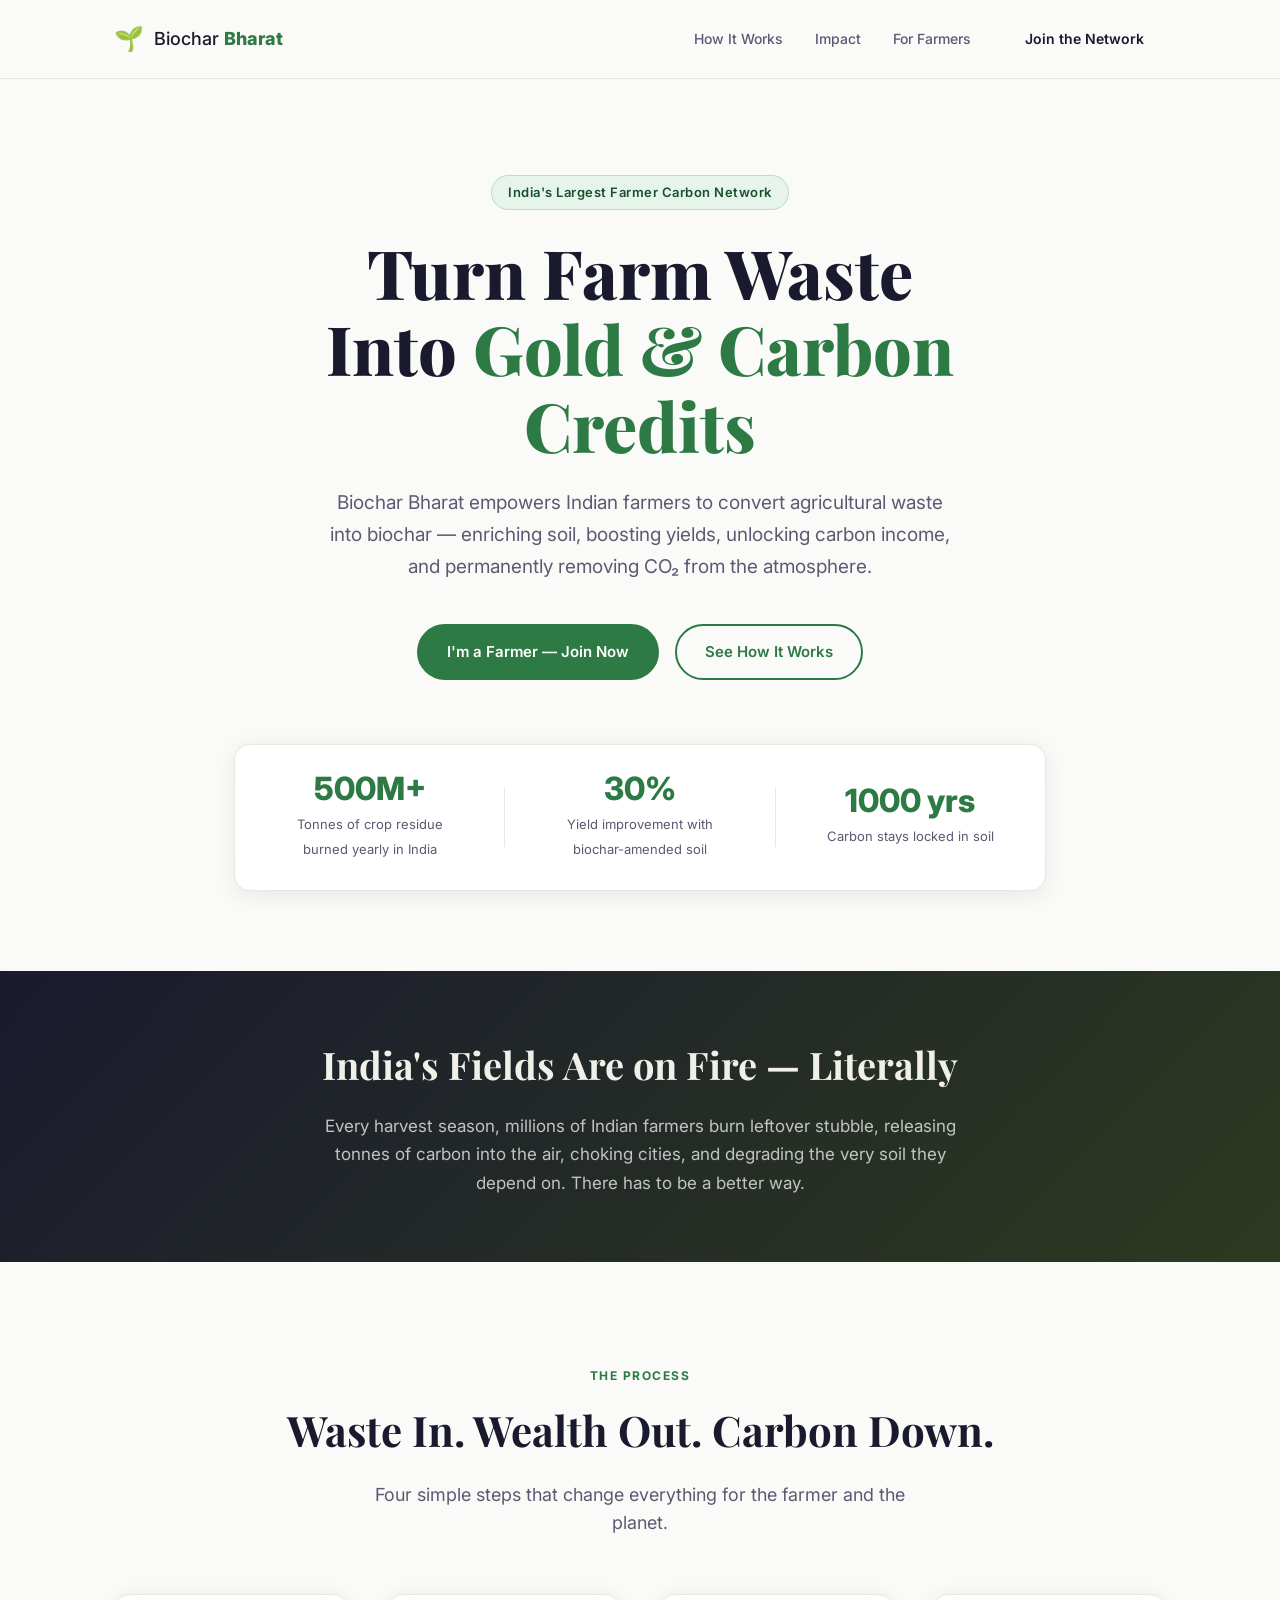
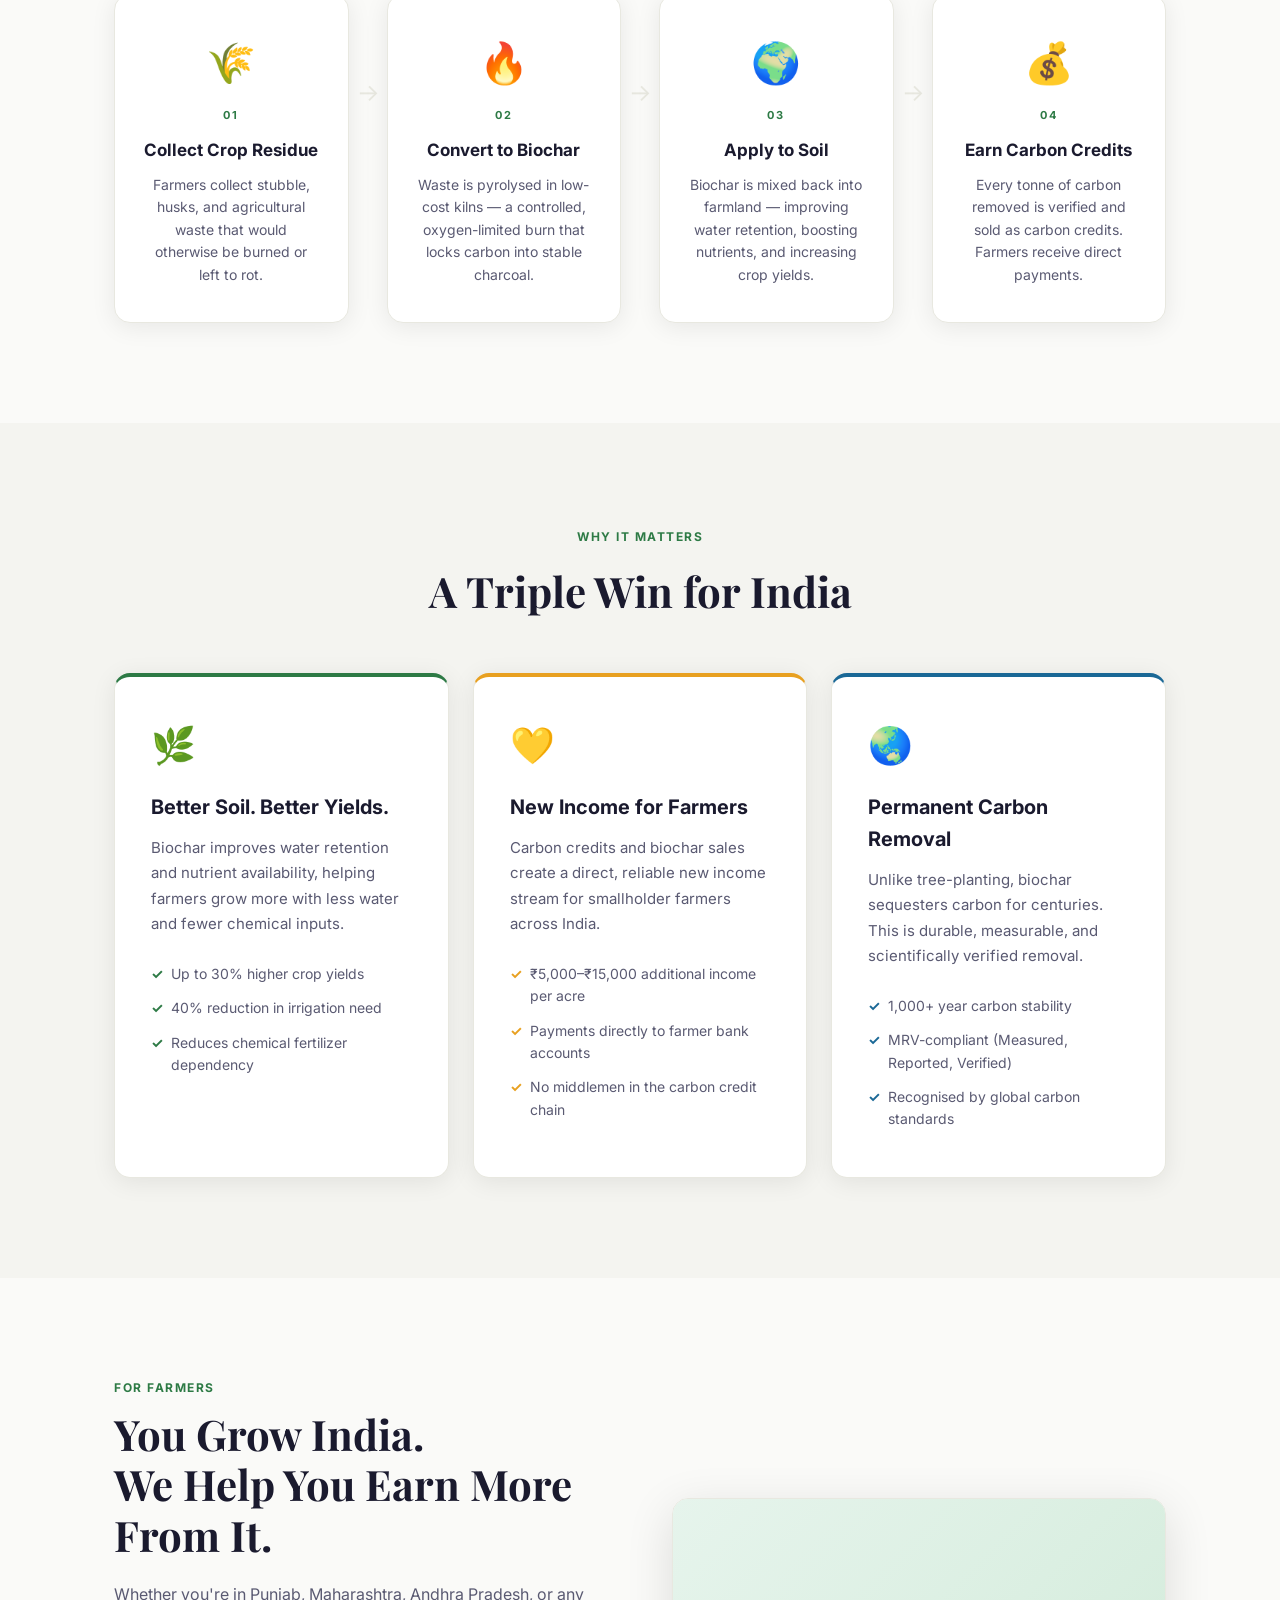
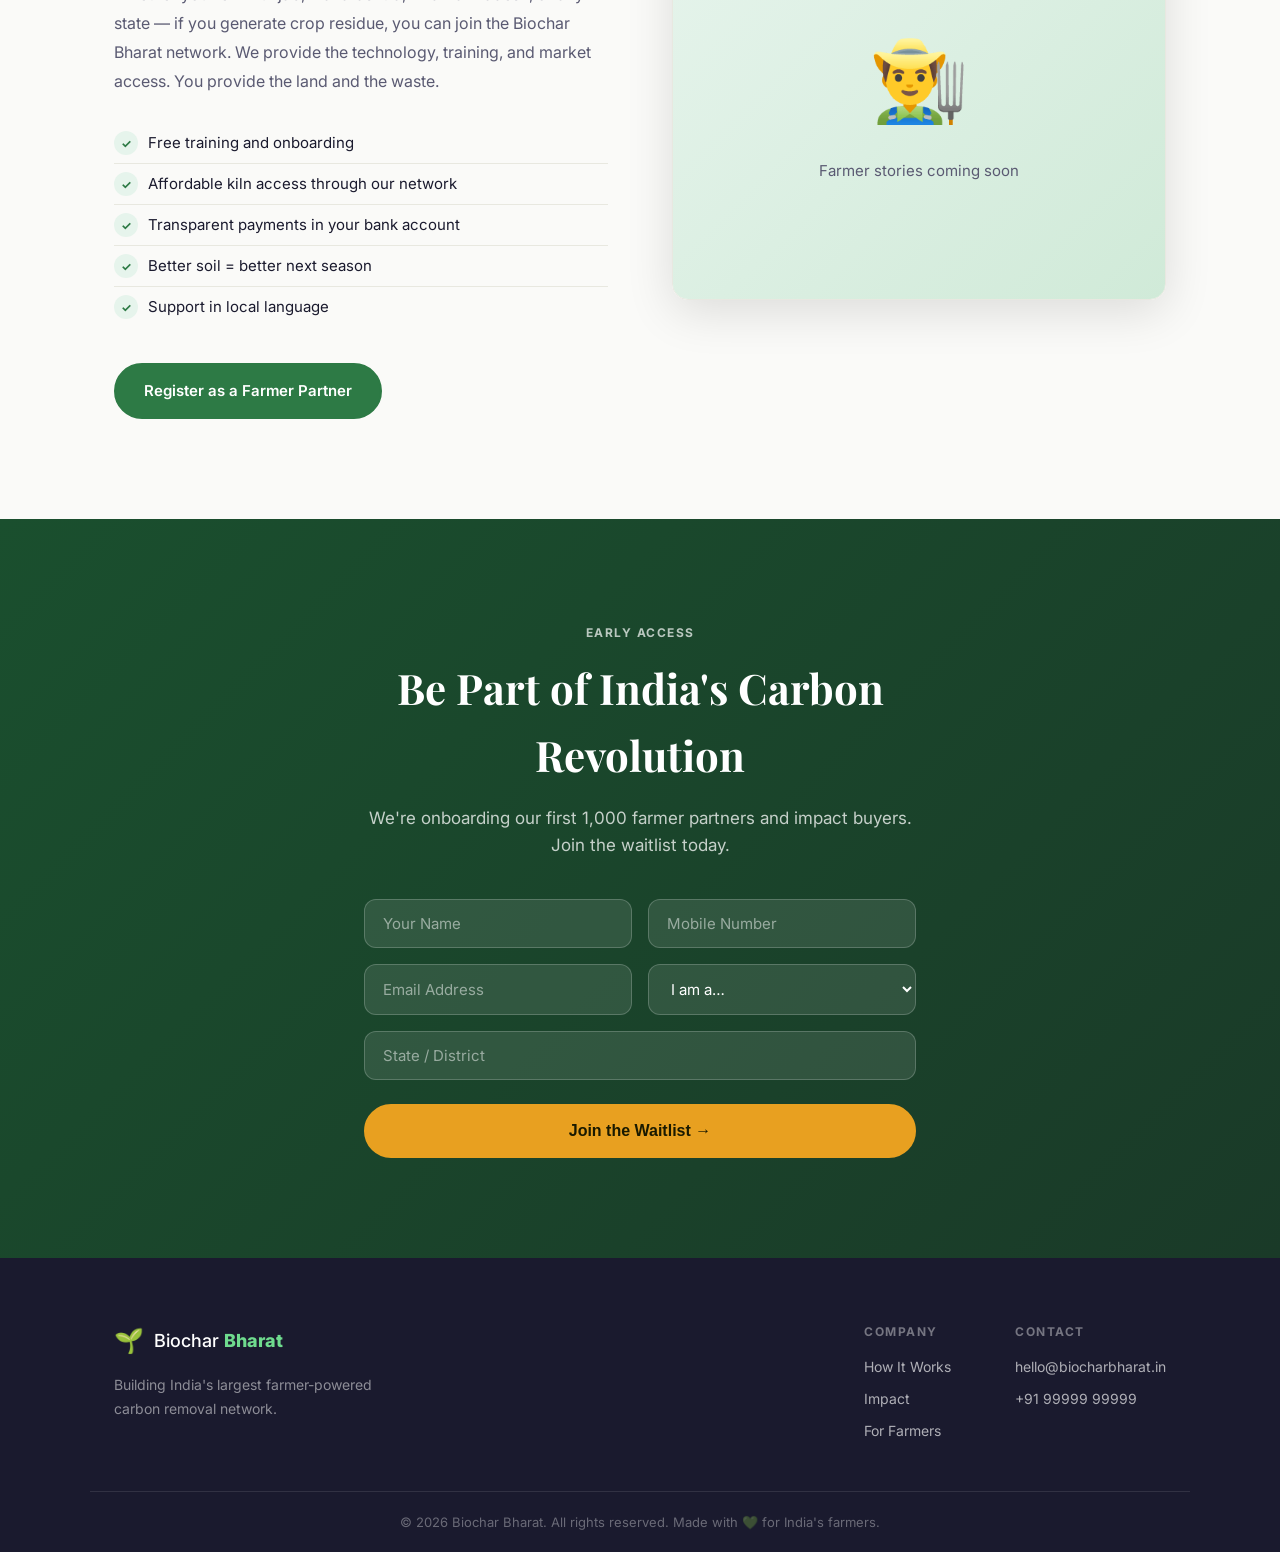
==== index.html @ d06f9d4d "Launch Biochar Bharat landing page Static HTML/CSS/JS landing page for India's farmer-powered carbon" ====
<!DOCTYPE html>
<html lang="en">
<head>
  <meta charset="UTF-8" />
  <meta name="viewport" content="width=device-width, initial-scale=1.0" />
  <title>Biochar Bharat — India's Farmer-Powered Carbon Removal Network</title>
  <meta name="description" content="Converting agricultural waste into biochar to improve soil health, increase farmer income, and remove carbon from the atmosphere across India." />
  <link rel="preconnect" href="https://fonts.googleapis.com" />
  <link rel="preconnect" href="https://fonts.gstatic.com" crossorigin />
  <link href="https://fonts.googleapis.com/css2?family=Inter:wght@400;500;600;700;800&family=Playfair+Display:wght@700;800&display=swap" rel="stylesheet" />
  <link rel="stylesheet" href="style.css" />
</head>
<body>

  <!-- NAV -->
  <nav>
    <div class="nav-inner">
      <a href="#" class="logo">
        <span class="logo-icon">🌱</span>
        <span>Biochar <strong>Bharat</strong></span>
      </a>
      <div class="nav-links">
        <a href="#how">How It Works</a>
        <a href="#impact">Impact</a>
        <a href="#farmers">For Farmers</a>
        <a href="#join" class="btn btn-sm">Join the Network</a>
      </div>
      <button class="hamburger" id="hamburger" aria-label="Menu">&#9776;</button>
    </div>
    <div class="mobile-menu" id="mobileMenu">
      <a href="#how">How It Works</a>
      <a href="#impact">Impact</a>
      <a href="#farmers">For Farmers</a>
      <a href="#join" class="btn btn-sm">Join the Network</a>
    </div>
  </nav>

  <!-- HERO -->
  <section class="hero">
    <div class="hero-badge">India's Largest Farmer Carbon Network</div>
    <h1>Turn Farm Waste<br/>Into <span class="highlight">Gold &amp; Carbon Credits</span></h1>
    <p class="hero-sub">
      Biochar Bharat empowers Indian farmers to convert agricultural waste into biochar —
      enriching soil, boosting yields, unlocking carbon income, and permanently removing CO₂ from the atmosphere.
    </p>
    <div class="hero-actions">
      <a href="#join" class="btn btn-primary">I'm a Farmer — Join Now</a>
      <a href="#how" class="btn btn-outline">See How It Works</a>
    </div>
    <div class="hero-stats">
      <div class="stat">
        <span class="stat-num">500M+</span>
        <span class="stat-label">Tonnes of crop residue burned yearly in India</span>
      </div>
      <div class="stat-div"></div>
      <div class="stat">
        <span class="stat-num">30%</span>
        <span class="stat-label">Yield improvement with biochar-amended soil</span>
      </div>
      <div class="stat-div"></div>
      <div class="stat">
        <span class="stat-num">1000 yrs</span>
        <span class="stat-label">Carbon stays locked in soil</span>
      </div>
    </div>
  </section>

  <!-- PROBLEM BANNER -->
  <section class="problem">
    <div class="container">
      <h2>India's Fields Are on Fire — Literally</h2>
      <p>
        Every harvest season, millions of Indian farmers burn leftover stubble, releasing tonnes of carbon into the air,
        choking cities, and degrading the very soil they depend on. There has to be a better way.
      </p>
    </div>
  </section>

  <!-- HOW IT WORKS -->
  <section class="how" id="how">
    <div class="container">
      <div class="section-label">The Process</div>
      <h2>Waste In. Wealth Out. Carbon Down.</h2>
      <p class="section-sub">Four simple steps that change everything for the farmer and the planet.</p>
      <div class="steps">
        <div class="step">
          <div class="step-icon">🌾</div>
          <div class="step-num">01</div>
          <h3>Collect Crop Residue</h3>
          <p>Farmers collect stubble, husks, and agricultural waste that would otherwise be burned or left to rot.</p>
        </div>
        <div class="step-arrow">→</div>
        <div class="step">
          <div class="step-icon">🔥</div>
          <div class="step-num">02</div>
          <h3>Convert to Biochar</h3>
          <p>Waste is pyrolysed in low-cost kilns — a controlled, oxygen-limited burn that locks carbon into stable charcoal.</p>
        </div>
        <div class="step-arrow">→</div>
        <div class="step">
          <div class="step-icon">🌍</div>
          <div class="step-num">03</div>
          <h3>Apply to Soil</h3>
          <p>Biochar is mixed back into farmland — improving water retention, boosting nutrients, and increasing crop yields.</p>
        </div>
        <div class="step-arrow">→</div>
        <div class="step">
          <div class="step-icon">💰</div>
          <div class="step-num">04</div>
          <h3>Earn Carbon Credits</h3>
          <p>Every tonne of carbon removed is verified and sold as carbon credits. Farmers receive direct payments.</p>
        </div>
      </div>
    </div>
  </section>

  <!-- IMPACT -->
  <section class="impact" id="impact">
    <div class="container">
      <div class="section-label">Why It Matters</div>
      <h2>A Triple Win for India</h2>
      <div class="impact-grid">
        <div class="impact-card impact-green">
          <div class="impact-icon">🌿</div>
          <h3>Better Soil. Better Yields.</h3>
          <p>Biochar improves water retention and nutrient availability, helping farmers grow more with less water and fewer chemical inputs.</p>
          <ul>
            <li>Up to 30% higher crop yields</li>
            <li>40% reduction in irrigation need</li>
            <li>Reduces chemical fertilizer dependency</li>
          </ul>
        </div>
        <div class="impact-card impact-gold">
          <div class="impact-icon">💛</div>
          <h3>New Income for Farmers</h3>
          <p>Carbon credits and biochar sales create a direct, reliable new income stream for smallholder farmers across India.</p>
          <ul>
            <li>₹5,000–₹15,000 additional income per acre</li>
            <li>Payments directly to farmer bank accounts</li>
            <li>No middlemen in the carbon credit chain</li>
          </ul>
        </div>
        <div class="impact-card impact-blue">
          <div class="impact-icon">🌏</div>
          <h3>Permanent Carbon Removal</h3>
          <p>Unlike tree-planting, biochar sequesters carbon for centuries. This is durable, measurable, and scientifically verified removal.</p>
          <ul>
            <li>1,000+ year carbon stability</li>
            <li>MRV-compliant (Measured, Reported, Verified)</li>
            <li>Recognised by global carbon standards</li>
          </ul>
        </div>
      </div>
    </div>
  </section>

  <!-- FARMERS SECTION -->
  <section class="farmers" id="farmers">
    <div class="container farmers-inner">
      <div class="farmers-text">
        <div class="section-label">For Farmers</div>
        <h2>You Grow India.<br/>We Help You Earn More From It.</h2>
        <p>
          Whether you're in Punjab, Maharashtra, Andhra Pradesh, or any state — if you generate crop residue,
          you can join the Biochar Bharat network. We provide the technology, training, and market access.
          You provide the land and the waste.
        </p>
        <ul class="farmer-benefits">
          <li><span class="check">✓</span> Free training and onboarding</li>
          <li><span class="check">✓</span> Affordable kiln access through our network</li>
          <li><span class="check">✓</span> Transparent payments in your bank account</li>
          <li><span class="check">✓</span> Better soil = better next season</li>
          <li><span class="check">✓</span> Support in local language</li>
        </ul>
        <a href="#join" class="btn btn-primary">Register as a Farmer Partner</a>
      </div>
      <div class="farmers-image">
        <div class="image-card">
          <div class="image-placeholder">
            <span class="big-emoji">👨‍🌾</span>
            <p>Farmer stories coming soon</p>
          </div>
        </div>
      </div>
    </div>
  </section>

  <!-- JOIN / WAITLIST -->
  <section class="join" id="join">
    <div class="container join-inner">
      <div class="section-label light">Early Access</div>
      <h2>Be Part of India's Carbon Revolution</h2>
      <p>We're onboarding our first 1,000 farmer partners and impact buyers. Join the waitlist today.</p>
      <form class="join-form" id="joinForm">
        <div class="form-row">
          <input type="text" name="name" placeholder="Your Name" required />
          <input type="tel" name="phone" placeholder="Mobile Number" required />
        </div>
        <div class="form-row">
          <input type="email" name="email" placeholder="Email Address" required />
          <select name="role" required>
            <option value="" disabled selected>I am a…</option>
            <option value="farmer">Farmer</option>
            <option value="fpo">FPO / Farmer Group</option>
            <option value="buyer">Carbon Credit Buyer</option>
            <option value="investor">Investor / Funder</option>
            <option value="ngo">NGO / Government</option>
            <option value="other">Other</option>
          </select>
        </div>
        <input type="text" name="state" placeholder="State / District" required />
        <button type="submit" class="btn btn-primary btn-full">Join the Waitlist →</button>
      </form>
      <div class="join-success" id="joinSuccess" style="display:none;">
        <span class="big-emoji">🎉</span>
        <h3>You're on the list!</h3>
        <p>We'll be in touch soon. Together, let's make India's fields greener and farmers richer.</p>
      </div>
    </div>
  </section>

  <!-- FOOTER -->
  <footer>
    <div class="container footer-inner">
      <div class="footer-brand">
        <a href="#" class="logo">
          <span class="logo-icon">🌱</span>
          <span>Biochar <strong>Bharat</strong></span>
        </a>
        <p>Building India's largest farmer-powered<br/>carbon removal network.</p>
      </div>
      <div class="footer-links">
        <div>
          <h4>Company</h4>
          <a href="#how">How It Works</a>
          <a href="#impact">Impact</a>
          <a href="#farmers">For Farmers</a>
        </div>
        <div>
          <h4>Contact</h4>
          <a href="mailto:hello@biocharbharat.in">hello@biocharbharat.in</a>
          <a href="tel:+919999999999">+91 99999 99999</a>
        </div>
      </div>
    </div>
    <div class="footer-bottom">
      <p>© 2026 Biochar Bharat. All rights reserved. Made with 💚 for India's farmers.</p>
    </div>
  </footer>

  <script src="main.js"></script>
</body>
</html>
---- style.css ----
/* ===== RESET & BASE ===== */
*, *::before, *::after { box-sizing: border-box; margin: 0; padding: 0; }

:root {
  --green: #2d7a45;
  --green-light: #e6f4ec;
  --green-dark: #1a4f2e;
  --gold: #e8a020;
  --gold-light: #fef6e4;
  --blue: #1a6896;
  --blue-light: #e6f2fa;
  --text: #1a1a2e;
  --text-muted: #5a5a72;
  --bg: #fafaf8;
  --white: #ffffff;
  --border: #e8e8e0;
  --radius: 16px;
  --shadow: 0 4px 24px rgba(0,0,0,0.08);
  --shadow-lg: 0 12px 48px rgba(0,0,0,0.12);
}

html { scroll-behavior: smooth; }

body {
  font-family: 'Inter', system-ui, sans-serif;
  color: var(--text);
  background: var(--bg);
  line-height: 1.6;
  font-size: 16px;
}

a { text-decoration: none; color: inherit; }

.container {
  max-width: 1100px;
  margin: 0 auto;
  padding: 0 24px;
}

/* ===== BUTTONS ===== */
.btn {
  display: inline-flex;
  align-items: center;
  gap: 8px;
  padding: 14px 28px;
  border-radius: 50px;
  font-weight: 600;
  font-size: 15px;
  cursor: pointer;
  border: 2px solid transparent;
  transition: all 0.2s ease;
  white-space: nowrap;
}

.btn-primary {
  background: var(--green);
  color: white;
  border-color: var(--green);
}
.btn-primary:hover { background: var(--green-dark); border-color: var(--green-dark); transform: translateY(-1px); box-shadow: 0 6px 20px rgba(45,122,69,0.35); }

.btn-outline {
  background: transparent;
  color: var(--green);
  border-color: var(--green);
}
.btn-outline:hover { background: var(--green-light); }

.btn-sm { padding: 10px 20px; font-size: 14px; }
.btn-full { width: 100%; justify-content: center; font-size: 16px; padding: 16px; }

/* ===== NAV ===== */
nav {
  position: sticky;
  top: 0;
  z-index: 100;
  background: rgba(250,250,248,0.95);
  backdrop-filter: blur(12px);
  border-bottom: 1px solid var(--border);
}

.nav-inner {
  max-width: 1100px;
  margin: 0 auto;
  padding: 16px 24px;
  display: flex;
  align-items: center;
  justify-content: space-between;
}

.logo {
  display: flex;
  align-items: center;
  gap: 10px;
  font-size: 18px;
  font-weight: 500;
}
.logo strong { font-weight: 800; color: var(--green); }
.logo-icon { font-size: 24px; }

.nav-links {
  display: flex;
  align-items: center;
  gap: 32px;
}

.nav-links a:not(.btn) {
  font-size: 14px;
  font-weight: 500;
  color: var(--text-muted);
  transition: color 0.2s;
}
.nav-links a:not(.btn):hover { color: var(--text); }

.hamburger {
  display: none;
  background: none;
  border: none;
  font-size: 22px;
  cursor: pointer;
  color: var(--text);
}

.mobile-menu {
  display: none;
  flex-direction: column;
  gap: 4px;
  padding: 12px 24px 16px;
  border-top: 1px solid var(--border);
}
.mobile-menu a { padding: 10px 0; font-weight: 500; color: var(--text-muted); }
.mobile-menu.open { display: flex; }

/* ===== HERO ===== */
.hero {
  text-align: center;
  padding: 96px 24px 80px;
  max-width: 860px;
  margin: 0 auto;
}

.hero-badge {
  display: inline-block;
  background: var(--green-light);
  color: var(--green-dark);
  font-size: 13px;
  font-weight: 600;
  letter-spacing: 0.5px;
  padding: 6px 16px;
  border-radius: 50px;
  margin-bottom: 24px;
  border: 1px solid rgba(45,122,69,0.2);
}

.hero h1 {
  font-family: 'Playfair Display', Georgia, serif;
  font-size: clamp(36px, 6vw, 68px);
  font-weight: 800;
  line-height: 1.12;
  margin-bottom: 24px;
  color: var(--text);
}

.highlight {
  color: var(--green);
  position: relative;
}

.hero-sub {
  font-size: clamp(16px, 2.5vw, 19px);
  color: var(--text-muted);
  max-width: 640px;
  margin: 0 auto 40px;
  line-height: 1.7;
}

.hero-actions {
  display: flex;
  gap: 16px;
  justify-content: center;
  flex-wrap: wrap;
  margin-bottom: 64px;
}

.hero-stats {
  display: flex;
  align-items: center;
  justify-content: center;
  gap: 0;
  flex-wrap: wrap;
  border: 1px solid var(--border);
  border-radius: var(--radius);
  background: white;
  box-shadow: var(--shadow);
  overflow: hidden;
}

.stat {
  padding: 28px 40px;
  text-align: center;
  flex: 1;
  min-width: 180px;
}
.stat-num {
  display: block;
  font-size: 32px;
  font-weight: 800;
  color: var(--green);
  line-height: 1;
  margin-bottom: 6px;
}
.stat-label {
  font-size: 13px;
  color: var(--text-muted);
  line-height: 1.4;
}
.stat-div {
  width: 1px;
  height: 60px;
  background: var(--border);
}

/* ===== PROBLEM ===== */
.problem {
  background: linear-gradient(135deg, #1a1a2e 0%, #2d3a20 100%);
  color: white;
  padding: 64px 24px;
  text-align: center;
}
.problem h2 {
  font-family: 'Playfair Display', serif;
  font-size: clamp(24px, 4vw, 38px);
  margin-bottom: 16px;
  color: #f0f0e8;
}
.problem p {
  max-width: 640px;
  margin: 0 auto;
  color: rgba(255,255,255,0.72);
  font-size: 17px;
  line-height: 1.7;
}

/* ===== SECTION LABELS ===== */
.section-label {
  display: inline-block;
  font-size: 12px;
  font-weight: 700;
  letter-spacing: 1.5px;
  text-transform: uppercase;
  color: var(--green);
  margin-bottom: 12px;
}
.section-label.light { color: rgba(255,255,255,0.7); }

.section-sub {
  color: var(--text-muted);
  font-size: 18px;
  max-width: 540px;
  margin: 0 auto 56px;
  text-align: center;
}

/* ===== HOW IT WORKS ===== */
.how {
  padding: 100px 24px;
  text-align: center;
}
.how h2 {
  font-family: 'Playfair Display', serif;
  font-size: clamp(28px, 4vw, 42px);
  margin-bottom: 16px;
}

.steps {
  display: flex;
  align-items: flex-start;
  justify-content: center;
  gap: 0;
  flex-wrap: wrap;
}

.step {
  background: white;
  border: 1px solid var(--border);
  border-radius: var(--radius);
  padding: 36px 28px;
  text-align: center;
  flex: 1;
  min-width: 200px;
  max-width: 240px;
  box-shadow: var(--shadow);
  transition: transform 0.2s, box-shadow 0.2s;
}
.step:hover { transform: translateY(-4px); box-shadow: var(--shadow-lg); }

.step-icon { font-size: 40px; margin-bottom: 12px; }
.step-num {
  font-size: 11px;
  font-weight: 700;
  letter-spacing: 2px;
  color: var(--green);
  margin-bottom: 12px;
}
.step h3 { font-size: 17px; font-weight: 700; margin-bottom: 10px; }
.step p { font-size: 14px; color: var(--text-muted); line-height: 1.6; }

.step-arrow {
  font-size: 24px;
  color: var(--border);
  padding: 0 8px;
  margin-top: 80px;
  flex-shrink: 0;
}

/* ===== IMPACT ===== */
.impact {
  background: #f4f4f0;
  padding: 100px 24px;
  text-align: center;
}
.impact h2 {
  font-family: 'Playfair Display', serif;
  font-size: clamp(28px, 4vw, 42px);
  margin-bottom: 48px;
}

.impact-grid {
  display: grid;
  grid-template-columns: repeat(auto-fit, minmax(300px, 1fr));
  gap: 24px;
  text-align: left;
}

.impact-card {
  background: white;
  border-radius: var(--radius);
  padding: 40px 36px;
  border: 1px solid var(--border);
  box-shadow: var(--shadow);
  transition: transform 0.2s;
}
.impact-card:hover { transform: translateY(-4px); }

.impact-icon { font-size: 36px; margin-bottom: 16px; }
.impact-card h3 { font-size: 20px; font-weight: 700; margin-bottom: 12px; }
.impact-card p { font-size: 15px; color: var(--text-muted); margin-bottom: 20px; line-height: 1.7; }
.impact-card ul { list-style: none; }
.impact-card ul li {
  font-size: 14px;
  padding: 6px 0;
  padding-left: 20px;
  position: relative;
  color: var(--text-muted);
}
.impact-card ul li::before {
  content: '✓';
  position: absolute;
  left: 0;
  font-weight: 700;
}

.impact-green { border-top: 4px solid var(--green); }
.impact-green ul li::before { color: var(--green); }
.impact-gold { border-top: 4px solid var(--gold); }
.impact-gold ul li::before { color: var(--gold); }
.impact-blue { border-top: 4px solid var(--blue); }
.impact-blue ul li::before { color: var(--blue); }

/* ===== FARMERS ===== */
.farmers { padding: 100px 24px; }

.farmers-inner {
  display: grid;
  grid-template-columns: 1fr 1fr;
  gap: 64px;
  align-items: center;
}

.farmers-text .section-label { display: block; }
.farmers-text h2 {
  font-family: 'Playfair Display', serif;
  font-size: clamp(28px, 4vw, 42px);
  margin-bottom: 20px;
  line-height: 1.2;
}
.farmers-text > p {
  color: var(--text-muted);
  font-size: 16px;
  line-height: 1.8;
  margin-bottom: 28px;
}

.farmer-benefits { list-style: none; margin-bottom: 36px; }
.farmer-benefits li {
  display: flex;
  align-items: center;
  gap: 10px;
  padding: 8px 0;
  font-size: 15px;
  border-bottom: 1px solid var(--border);
}
.farmer-benefits li:last-child { border-bottom: none; }
.check {
  width: 24px;
  height: 24px;
  background: var(--green-light);
  color: var(--green);
  border-radius: 50%;
  display: flex;
  align-items: center;
  justify-content: center;
  font-size: 12px;
  font-weight: 700;
  flex-shrink: 0;
}

.image-card {
  border-radius: var(--radius);
  overflow: hidden;
  box-shadow: var(--shadow-lg);
  border: 1px solid var(--border);
}
.image-placeholder {
  background: linear-gradient(135deg, var(--green-light), #d0ead8);
  height: 400px;
  display: flex;
  flex-direction: column;
  align-items: center;
  justify-content: center;
  gap: 16px;
}
.big-emoji { font-size: 80px; }
.image-placeholder p { color: var(--text-muted); font-size: 15px; }

/* ===== JOIN ===== */
.join {
  background: linear-gradient(135deg, var(--green-dark) 0%, #1a3a28 100%);
  padding: 100px 24px;
  color: white;
  text-align: center;
}

.join-inner {
  max-width: 600px;
}

.join h2 {
  font-family: 'Playfair Display', serif;
  font-size: clamp(28px, 4vw, 42px);
  margin-bottom: 16px;
  color: white;
}
.join > .join-inner > p {
  color: rgba(255,255,255,0.75);
  font-size: 17px;
  margin-bottom: 40px;
}

.join-form {
  display: flex;
  flex-direction: column;
  gap: 16px;
}

.form-row {
  display: grid;
  grid-template-columns: 1fr 1fr;
  gap: 16px;
}

.join-form input,
.join-form select {
  width: 100%;
  padding: 14px 18px;
  border-radius: 12px;
  border: 1.5px solid rgba(255,255,255,0.2);
  background: rgba(255,255,255,0.1);
  color: white;
  font-size: 15px;
  font-family: 'Inter', sans-serif;
  outline: none;
  transition: border-color 0.2s, background 0.2s;
}
.join-form input::placeholder { color: rgba(255,255,255,0.5); }
.join-form input:focus,
.join-form select:focus {
  border-color: rgba(255,255,255,0.6);
  background: rgba(255,255,255,0.15);
}
.join-form select option { background: var(--green-dark); color: white; }

.join-form .btn-primary {
  background: var(--gold);
  border-color: var(--gold);
  color: #1a1a00;
  font-size: 16px;
  margin-top: 8px;
}
.join-form .btn-primary:hover {
  background: #d4911a;
  border-color: #d4911a;
  box-shadow: 0 6px 20px rgba(232,160,32,0.4);
}

.join-success {
  text-align: center;
  padding: 48px 0;
}
.join-success .big-emoji { font-size: 64px; display: block; margin-bottom: 16px; }
.join-success h3 { font-size: 28px; margin-bottom: 12px; }
.join-success p { color: rgba(255,255,255,0.75); font-size: 16px; }

/* ===== FOOTER ===== */
footer {
  background: var(--text);
  color: white;
  padding: 64px 24px 0;
}

.footer-inner {
  display: grid;
  grid-template-columns: 1fr auto;
  gap: 48px;
  align-items: start;
  padding-bottom: 48px;
  border-bottom: 1px solid rgba(255,255,255,0.1);
}

.footer-brand .logo { margin-bottom: 12px; }
.footer-brand .logo strong { color: #6fdb8e; }
.footer-brand p { font-size: 14px; color: rgba(255,255,255,0.5); line-height: 1.7; }

.footer-links {
  display: flex;
  gap: 64px;
}
.footer-links > div { display: flex; flex-direction: column; gap: 10px; }
.footer-links h4 {
  font-size: 12px;
  font-weight: 700;
  letter-spacing: 1.5px;
  text-transform: uppercase;
  color: rgba(255,255,255,0.4);
  margin-bottom: 4px;
}
.footer-links a {
  font-size: 14px;
  color: rgba(255,255,255,0.65);
  transition: color 0.2s;
}
.footer-links a:hover { color: white; }

.footer-bottom {
  padding: 20px 0;
  text-align: center;
}
.footer-bottom p {
  font-size: 13px;
  color: rgba(255,255,255,0.35);
}

/* ===== RESPONSIVE ===== */
@media (max-width: 768px) {
  .nav-links { display: none; }
  .hamburger { display: block; }

  .hero { padding: 64px 20px 56px; }

  .hero-stats { flex-direction: column; }
  .stat-div { width: 80%; height: 1px; }

  .steps { flex-direction: column; align-items: center; gap: 16px; }
  .step { max-width: 100%; }
  .step-arrow { transform: rotate(90deg); margin-top: 0; }

  .farmers-inner { grid-template-columns: 1fr; }
  .farmers-image { order: -1; }
  .image-placeholder { height: 260px; }

  .form-row { grid-template-columns: 1fr; }

  .footer-inner { grid-template-columns: 1fr; }
  .footer-links { flex-direction: column; gap: 32px; }
}

@media (max-width: 480px) {
  .hero-actions { flex-direction: column; align-items: center; }
  .btn { width: 100%; justify-content: center; }
}
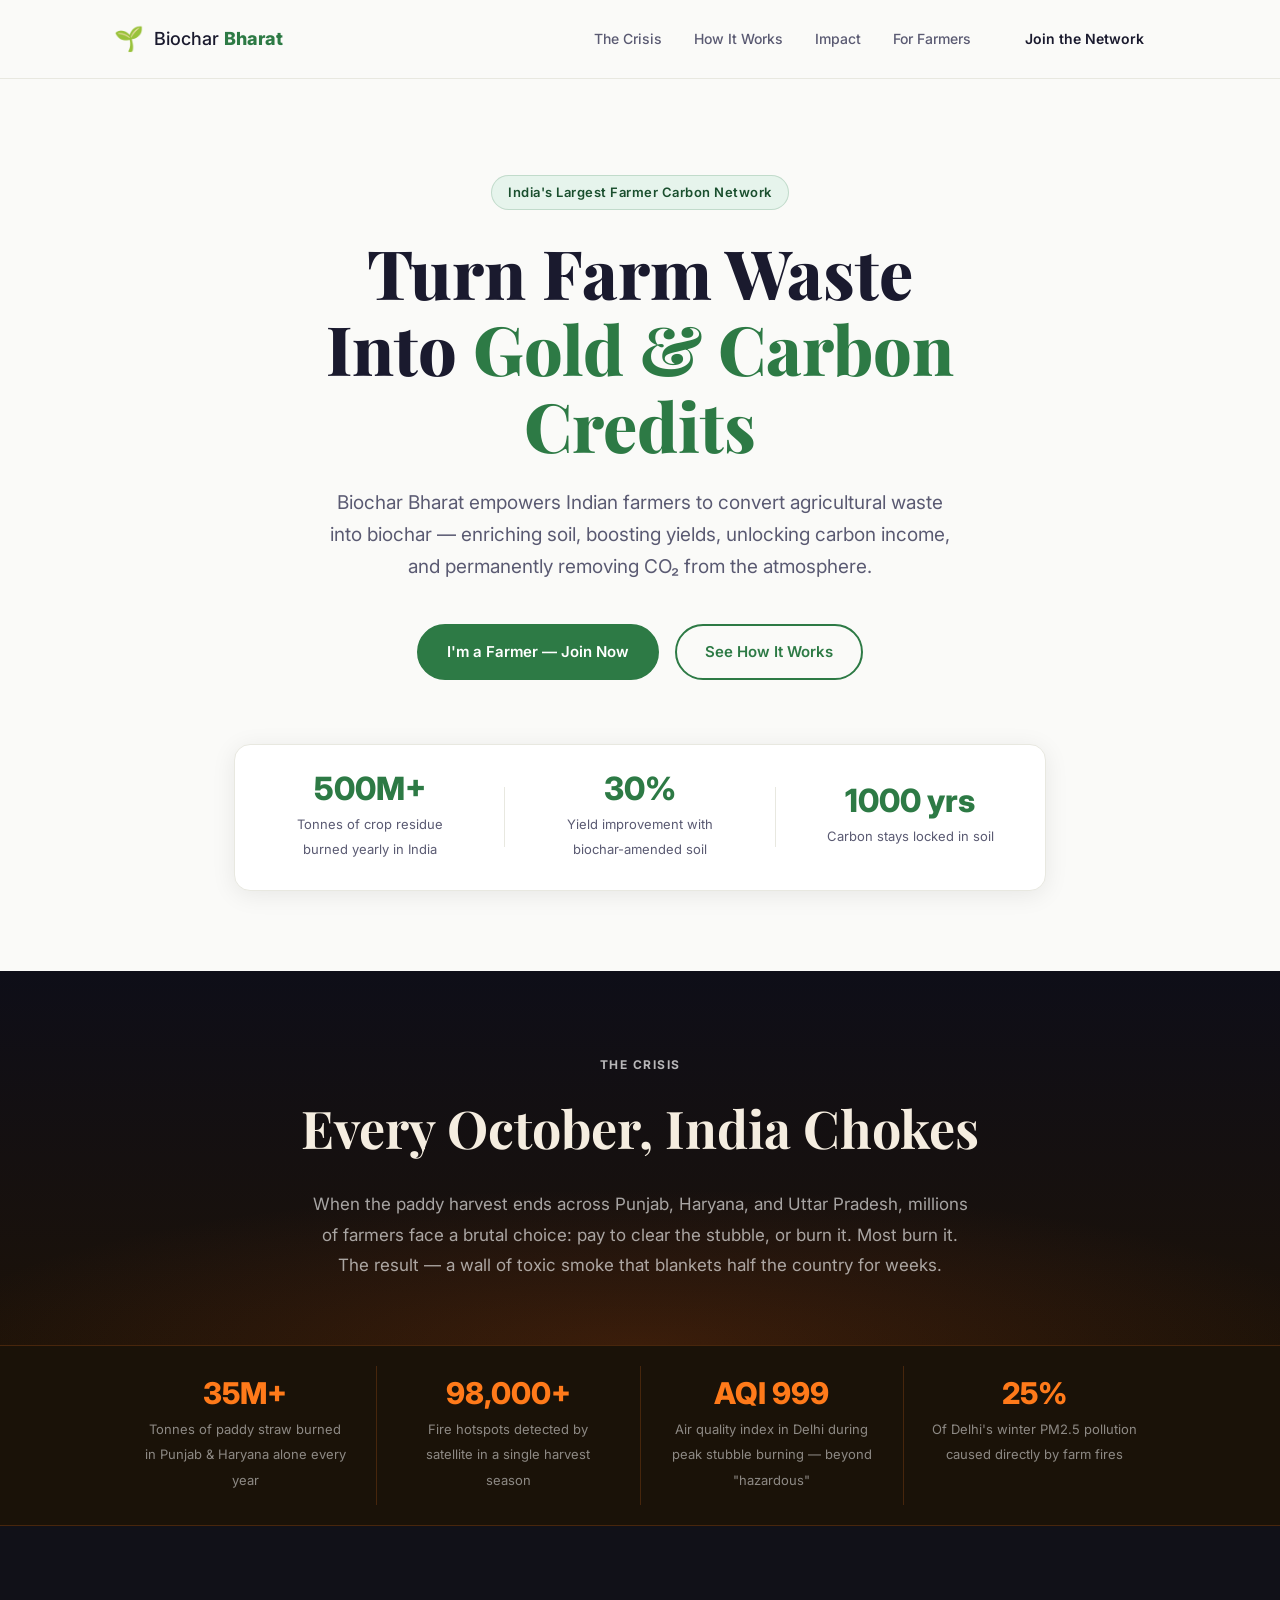
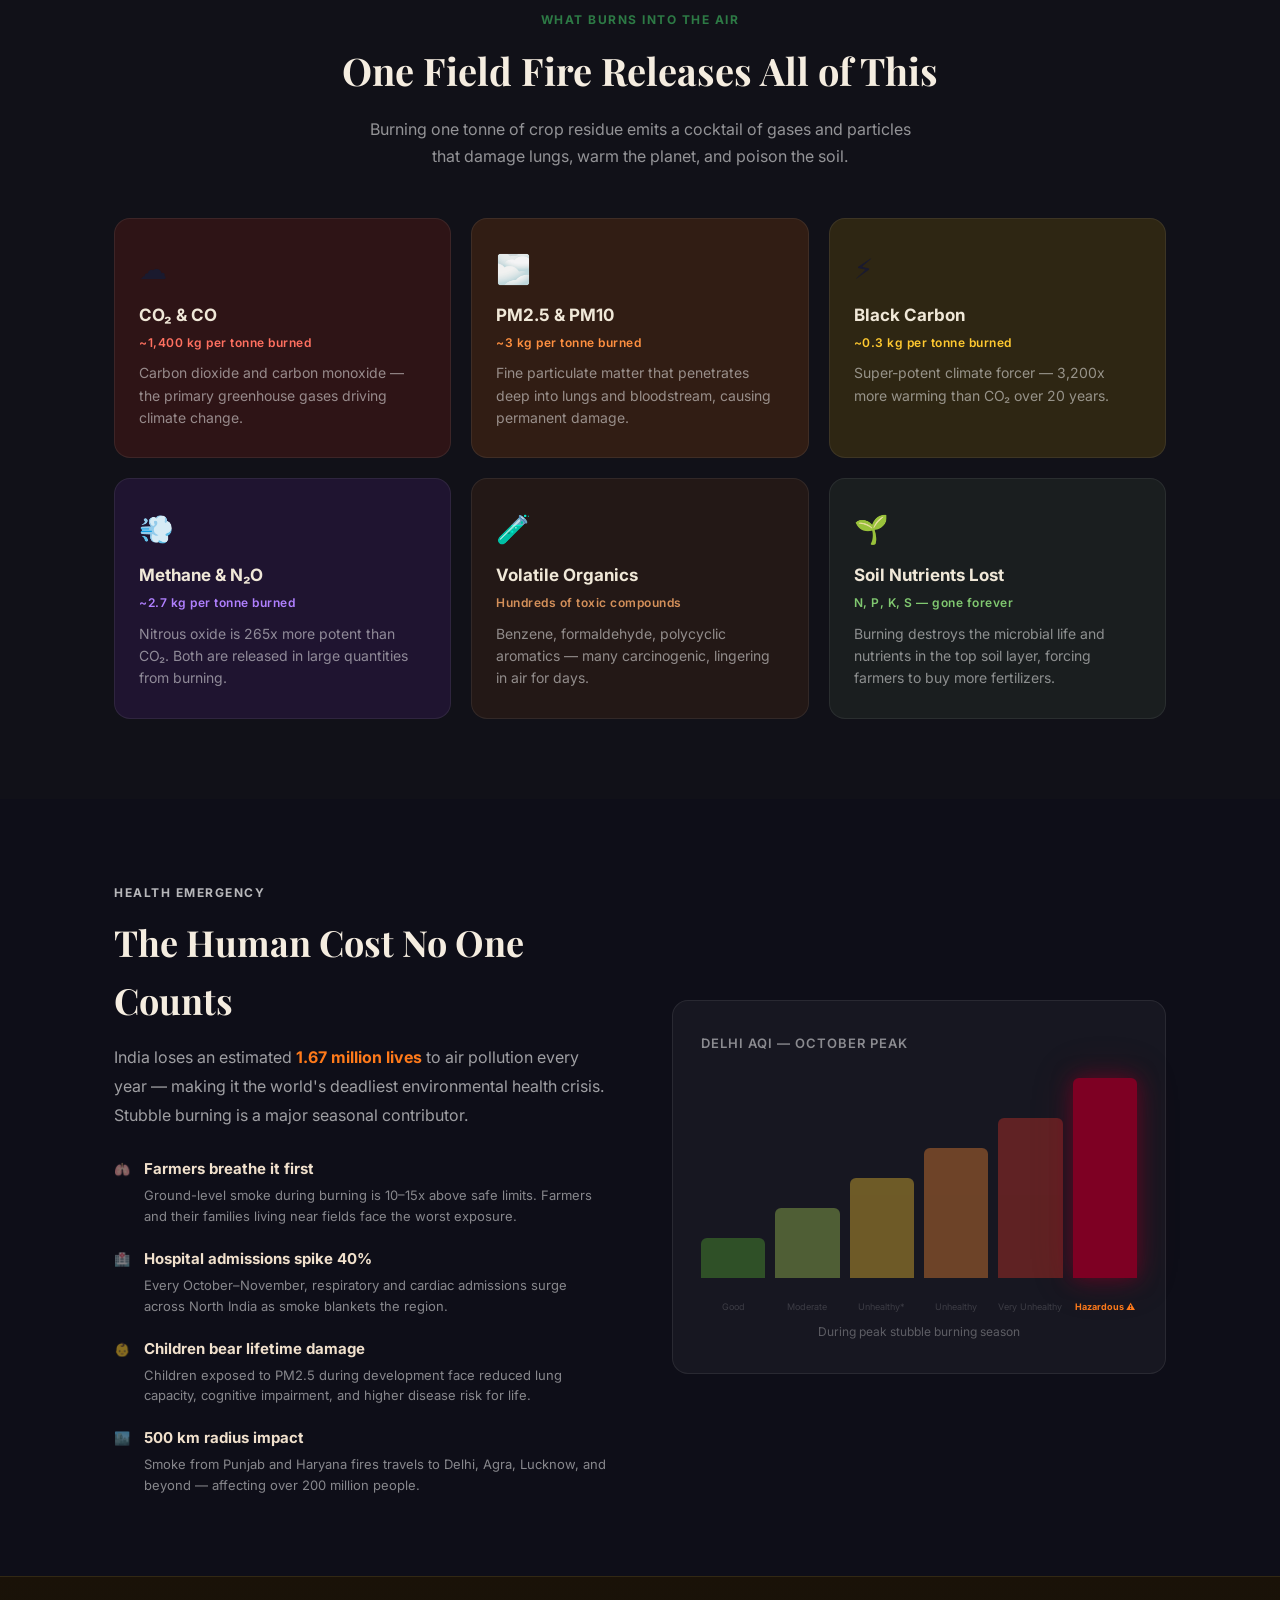
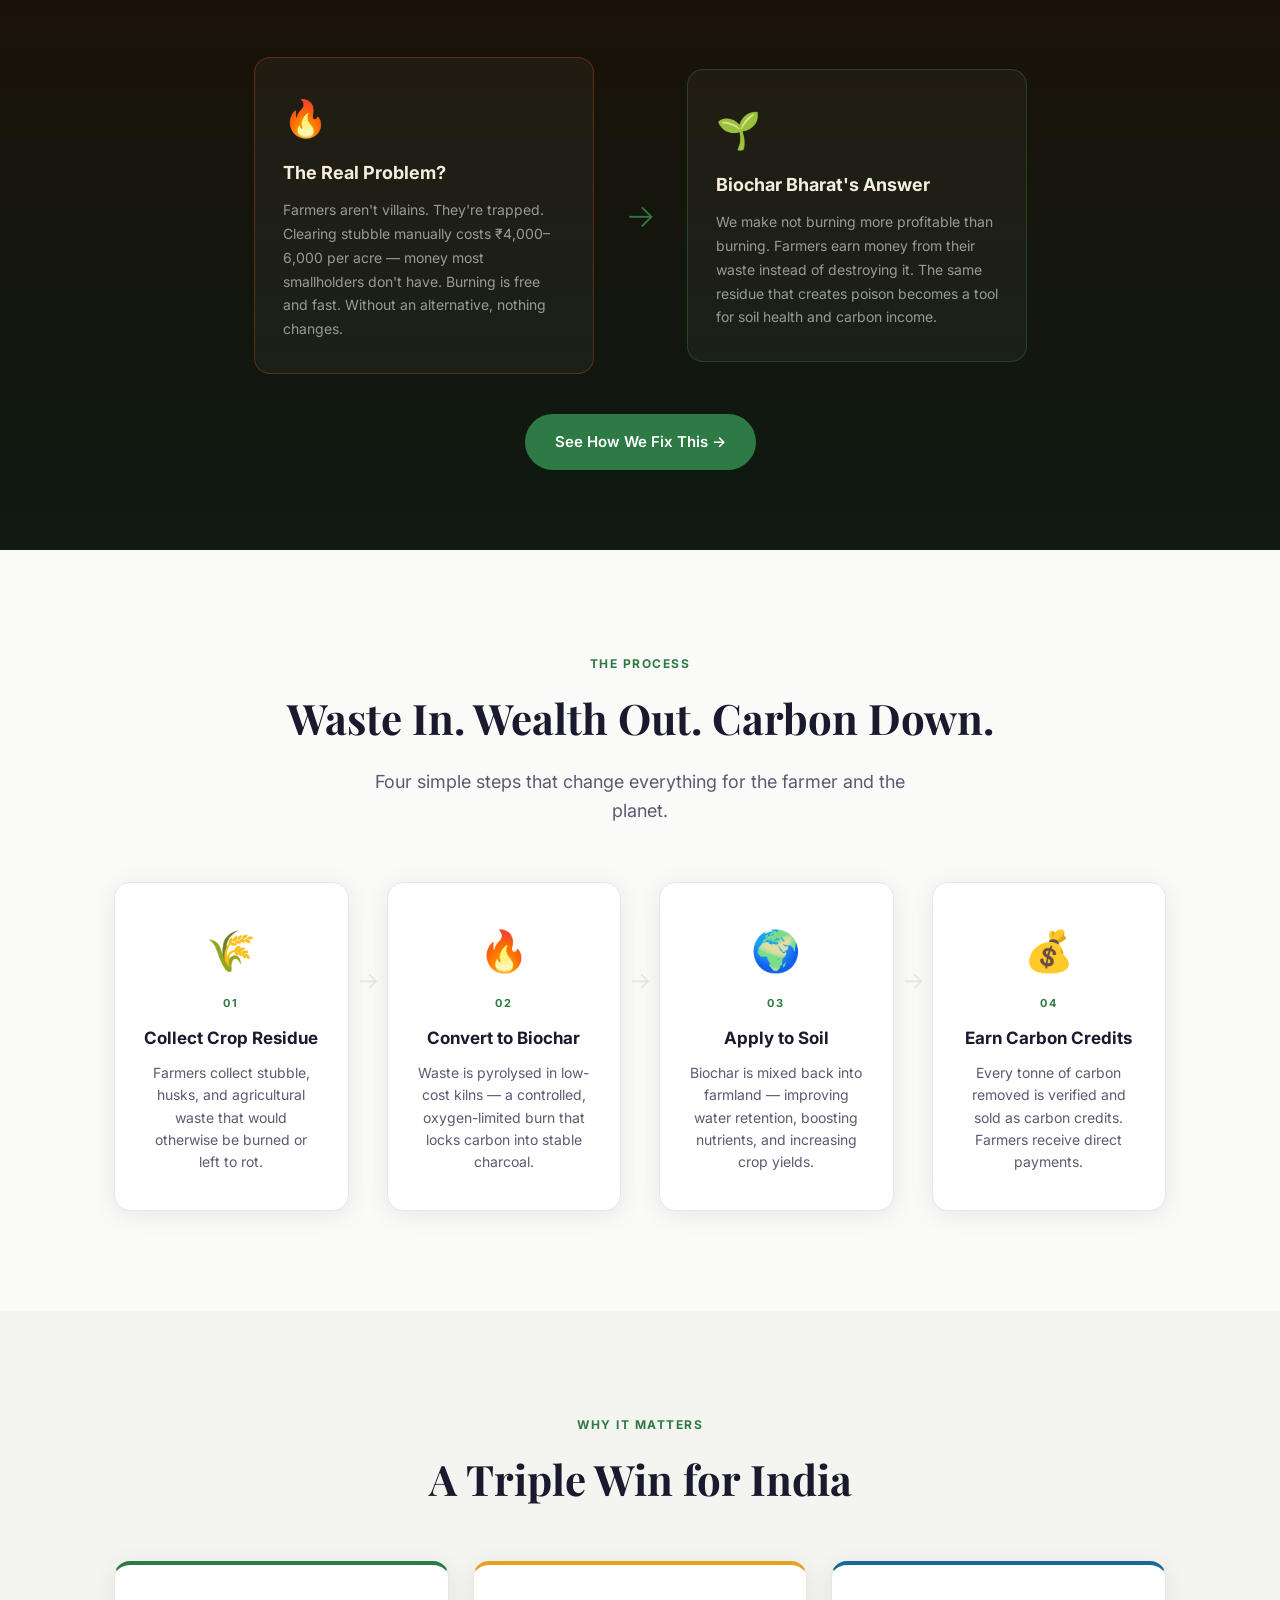
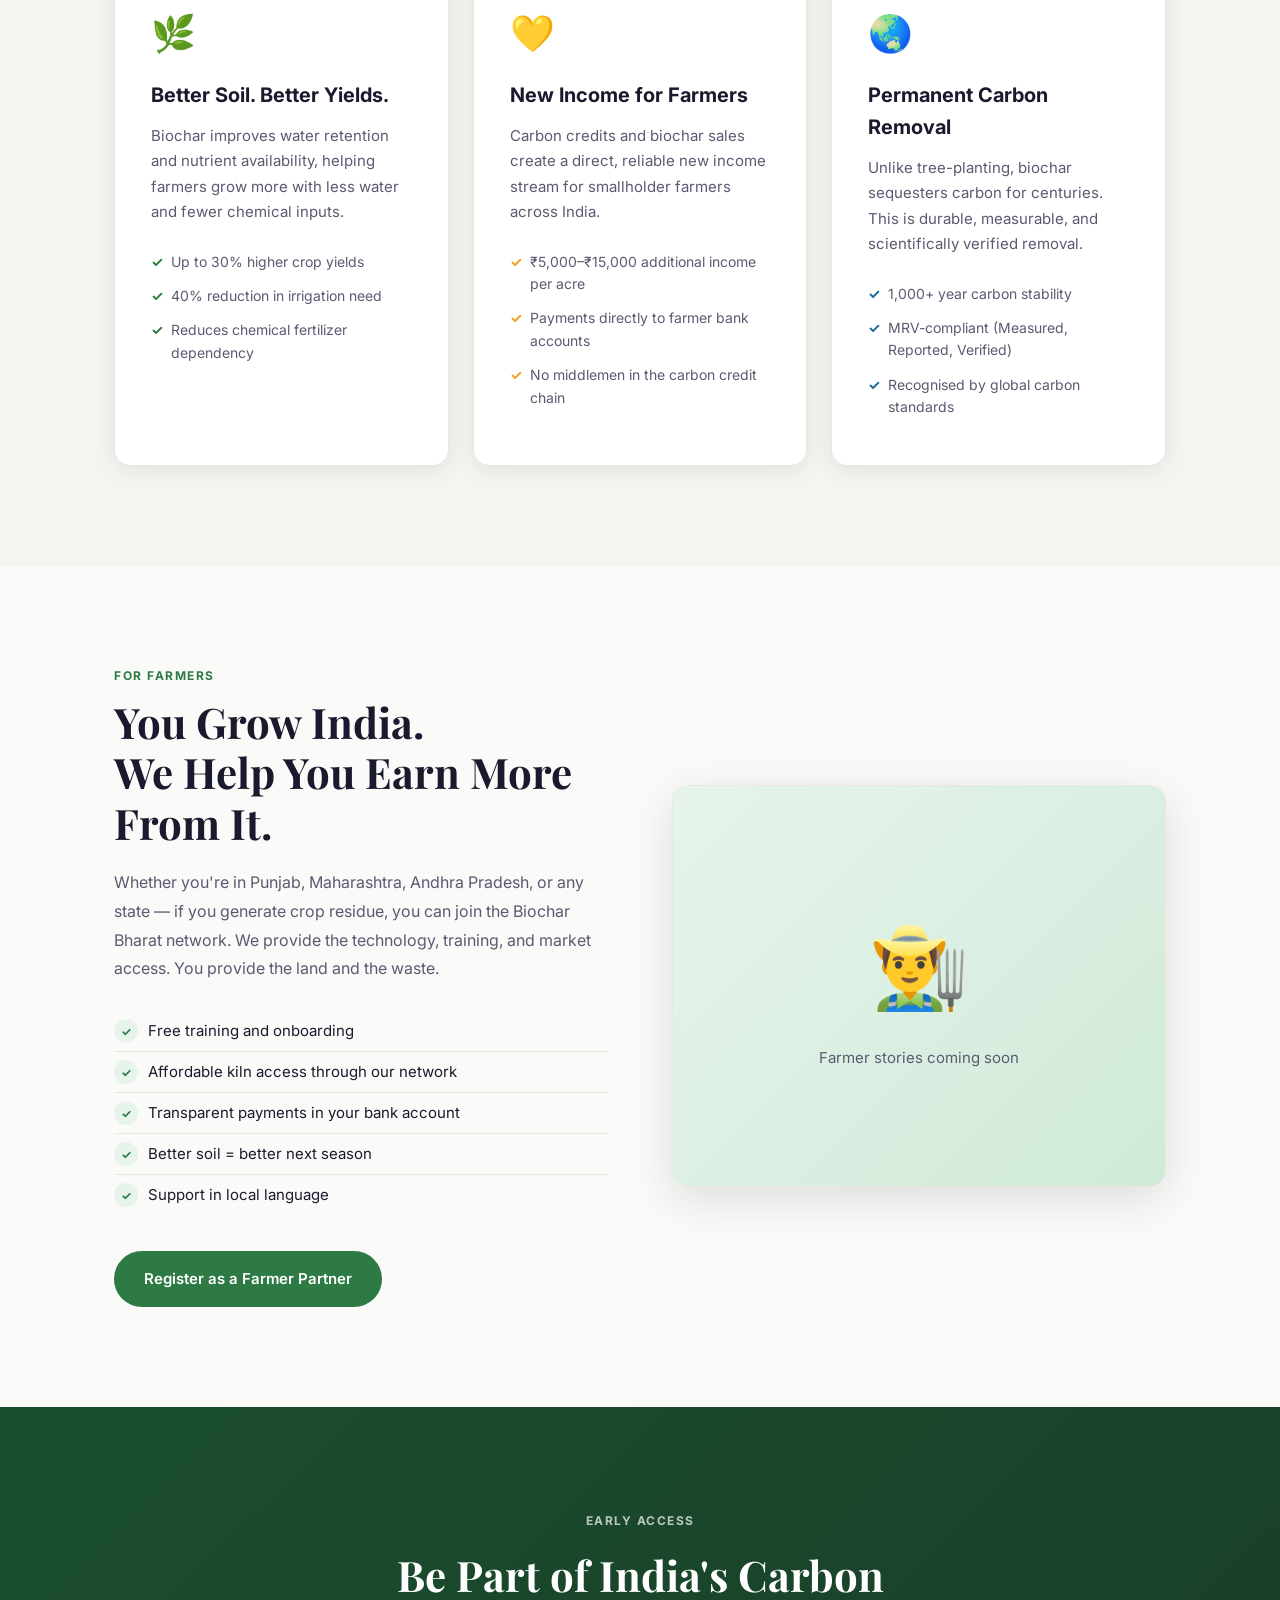
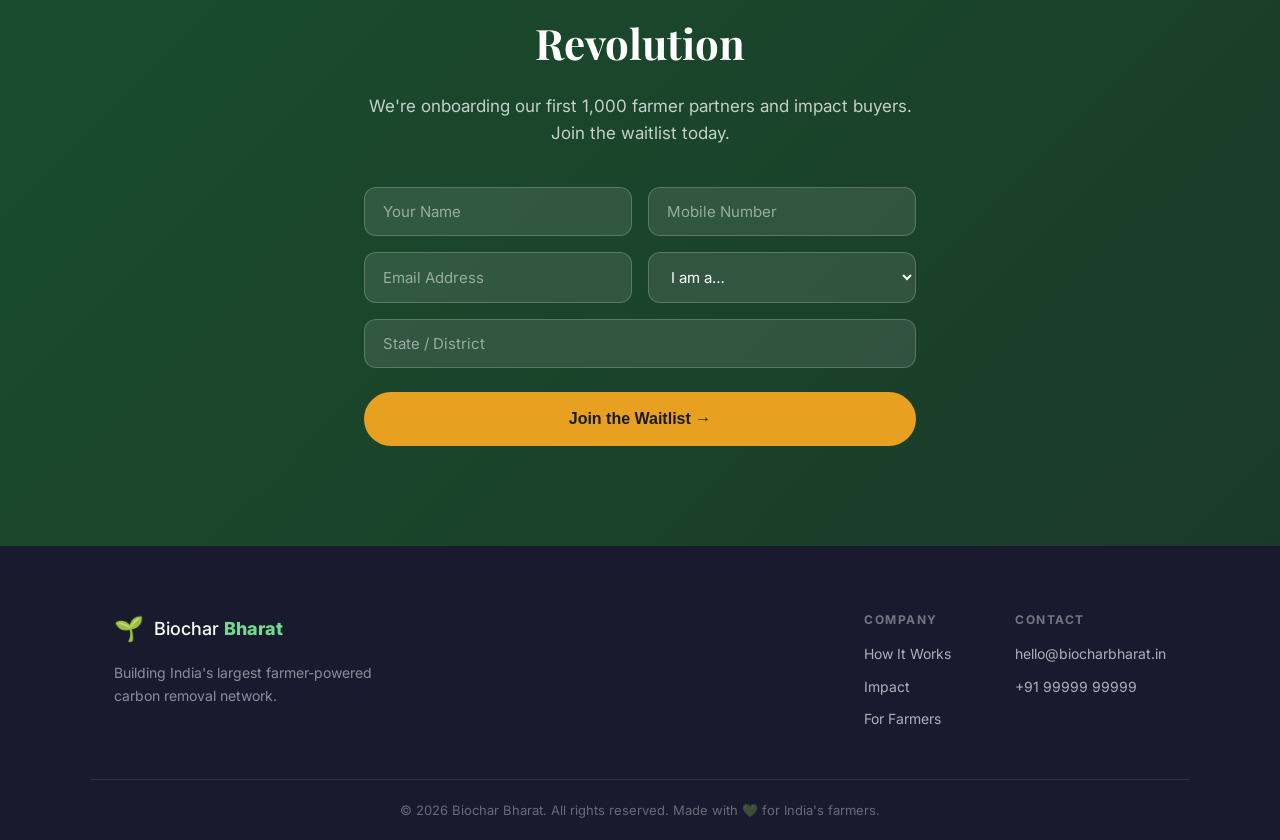
==== commit 134c4597: "Add agricultural pollution crisis section Full-page dark section showing the human and environmental" ====
--- a/index.html
+++ b/index.html
@@ -20,6 +20,7 @@
         <span>Biochar <strong>Bharat</strong></span>
       </a>
       <div class="nav-links">
+        <a href="#pollution">The Crisis</a>
         <a href="#how">How It Works</a>
         <a href="#impact">Impact</a>
         <a href="#farmers">For Farmers</a>
@@ -28,6 +29,7 @@
       <button class="hamburger" id="hamburger" aria-label="Menu">&#9776;</button>
     </div>
     <div class="mobile-menu" id="mobileMenu">
+      <a href="#pollution">The Crisis</a>
       <a href="#how">How It Works</a>
       <a href="#impact">Impact</a>
       <a href="#farmers">For Farmers</a>
@@ -65,15 +67,178 @@
     </div>
   </section>
 
-  <!-- PROBLEM BANNER -->
-  <section class="problem">
-    <div class="container">
-      <h2>India's Fields Are on Fire — Literally</h2>
-      <p>
-        Every harvest season, millions of Indian farmers burn leftover stubble, releasing tonnes of carbon into the air,
-        choking cities, and degrading the very soil they depend on. There has to be a better way.
-      </p>
-    </div>
+  <!-- POLLUTION SECTION -->
+  <section class="pollution" id="pollution">
+
+    <!-- Dark intro banner -->
+    <div class="pollution-banner">
+      <div class="container">
+        <div class="section-label light">The Crisis</div>
+        <h2>Every October, India Chokes</h2>
+        <p>
+          When the paddy harvest ends across Punjab, Haryana, and Uttar Pradesh, millions of farmers face a brutal choice:
+          pay to clear the stubble, or burn it. Most burn it. The result — a wall of toxic smoke that blankets
+          half the country for weeks.
+        </p>
+      </div>
+    </div>
+
+    <!-- Pollution stats bar -->
+    <div class="pollution-stats-bar">
+      <div class="container">
+        <div class="p-stats">
+          <div class="p-stat">
+            <span class="p-stat-num">35M+</span>
+            <span class="p-stat-label">Tonnes of paddy straw burned in Punjab &amp; Haryana alone every year</span>
+          </div>
+          <div class="p-stat-div"></div>
+          <div class="p-stat">
+            <span class="p-stat-num">98,000+</span>
+            <span class="p-stat-label">Fire hotspots detected by satellite in a single harvest season</span>
+          </div>
+          <div class="p-stat-div"></div>
+          <div class="p-stat">
+            <span class="p-stat-num">AQI 999</span>
+            <span class="p-stat-label">Air quality index in Delhi during peak stubble burning — beyond "hazardous"</span>
+          </div>
+          <div class="p-stat-div"></div>
+          <div class="p-stat">
+            <span class="p-stat-num">25%</span>
+            <span class="p-stat-label">Of Delhi's winter PM2.5 pollution caused directly by farm fires</span>
+          </div>
+        </div>
+      </div>
+    </div>
+
+    <!-- What gets released -->
+    <div class="pollution-gases">
+      <div class="container">
+        <div class="gases-header">
+          <div class="section-label">What Burns Into the Air</div>
+          <h3>One Field Fire Releases All of This</h3>
+          <p>Burning one tonne of crop residue emits a cocktail of gases and particles that damage lungs, warm the planet, and poison the soil.</p>
+        </div>
+        <div class="gases-grid">
+          <div class="gas-card gas-red">
+            <div class="gas-icon">☁️</div>
+            <div class="gas-name">CO₂ &amp; CO</div>
+            <div class="gas-amount">~1,400 kg per tonne burned</div>
+            <div class="gas-desc">Carbon dioxide and carbon monoxide — the primary greenhouse gases driving climate change.</div>
+          </div>
+          <div class="gas-card gas-orange">
+            <div class="gas-icon">🌫️</div>
+            <div class="gas-name">PM2.5 &amp; PM10</div>
+            <div class="gas-amount">~3 kg per tonne burned</div>
+            <div class="gas-desc">Fine particulate matter that penetrates deep into lungs and bloodstream, causing permanent damage.</div>
+          </div>
+          <div class="gas-card gas-yellow">
+            <div class="gas-icon">⚡</div>
+            <div class="gas-name">Black Carbon</div>
+            <div class="gas-amount">~0.3 kg per tonne burned</div>
+            <div class="gas-desc">Super-potent climate forcer — 3,200x more warming than CO₂ over 20 years.</div>
+          </div>
+          <div class="gas-card gas-purple">
+            <div class="gas-icon">💨</div>
+            <div class="gas-name">Methane &amp; N₂O</div>
+            <div class="gas-amount">~2.7 kg per tonne burned</div>
+            <div class="gas-desc">Nitrous oxide is 265x more potent than CO₂. Both are released in large quantities from burning.</div>
+          </div>
+          <div class="gas-card gas-brown">
+            <div class="gas-icon">🧪</div>
+            <div class="gas-name">Volatile Organics</div>
+            <div class="gas-amount">Hundreds of toxic compounds</div>
+            <div class="gas-desc">Benzene, formaldehyde, polycyclic aromatics — many carcinogenic, lingering in air for days.</div>
+          </div>
+          <div class="gas-card gas-gray">
+            <div class="gas-icon">🌱</div>
+            <div class="gas-name">Soil Nutrients Lost</div>
+            <div class="gas-amount">N, P, K, S — gone forever</div>
+            <div class="gas-desc">Burning destroys the microbial life and nutrients in the top soil layer, forcing farmers to buy more fertilizers.</div>
+          </div>
+        </div>
+      </div>
+    </div>
+
+    <!-- Health impact timeline -->
+    <div class="pollution-health">
+      <div class="container">
+        <div class="health-text">
+          <div class="section-label light">Health Emergency</div>
+          <h3>The Human Cost No One Counts</h3>
+          <p>
+            India loses an estimated <strong>1.67 million lives</strong> to air pollution every year —
+            making it the world's deadliest environmental health crisis. Stubble burning is a major seasonal contributor.
+          </p>
+          <div class="health-facts">
+            <div class="health-fact">
+              <span class="hf-icon">🫁</span>
+              <div>
+                <strong>Farmers breathe it first</strong>
+                <span>Ground-level smoke during burning is 10–15x above safe limits. Farmers and their families living near fields face the worst exposure.</span>
+              </div>
+            </div>
+            <div class="health-fact">
+              <span class="hf-icon">🏥</span>
+              <div>
+                <strong>Hospital admissions spike 40%</strong>
+                <span>Every October–November, respiratory and cardiac admissions surge across North India as smoke blankets the region.</span>
+              </div>
+            </div>
+            <div class="health-fact">
+              <span class="hf-icon">👶</span>
+              <div>
+                <strong>Children bear lifetime damage</strong>
+                <span>Children exposed to PM2.5 during development face reduced lung capacity, cognitive impairment, and higher disease risk for life.</span>
+              </div>
+            </div>
+            <div class="health-fact">
+              <span class="hf-icon">🏙️</span>
+              <div>
+                <strong>500 km radius impact</strong>
+                <span>Smoke from Punjab and Haryana fires travels to Delhi, Agra, Lucknow, and beyond — affecting over 200 million people.</span>
+              </div>
+            </div>
+          </div>
+        </div>
+        <div class="health-visual">
+          <div class="aqi-display">
+            <div class="aqi-label">Delhi AQI — October Peak</div>
+            <div class="aqi-bars">
+              <div class="aqi-bar" style="--h:20%; --c:#55a532;" data-label="Good" data-val="0–50"></div>
+              <div class="aqi-bar" style="--h:35%; --c:#a3c853;" data-label="Moderate" data-val="51–100"></div>
+              <div class="aqi-bar" style="--h:50%; --c:#f0c030;" data-label="Unhealthy*" data-val="101–150"></div>
+              <div class="aqi-bar" style="--h:65%; --c:#ef8633;" data-label="Unhealthy" data-val="151–200"></div>
+              <div class="aqi-bar" style="--h:80%; --c:#cc3328;" data-label="Very Unhealthy" data-val="201–300"></div>
+              <div class="aqi-bar aqi-active" style="--h:100%; --c:#7e0023;" data-label="Hazardous ⚠" data-val="999+"></div>
+            </div>
+            <div class="aqi-note">During peak stubble burning season</div>
+          </div>
+        </div>
+      </div>
+    </div>
+
+    <!-- Bridge to solution -->
+    <div class="pollution-bridge">
+      <div class="container">
+        <div class="bridge-content">
+          <div class="bridge-left">
+            <span class="bridge-emoji">🔥</span>
+            <h4>The Real Problem?</h4>
+            <p>Farmers aren't villains. They're trapped. Clearing stubble manually costs ₹4,000–6,000 per acre — money most smallholders don't have. Burning is free and fast. Without an alternative, nothing changes.</p>
+          </div>
+          <div class="bridge-arrow">→</div>
+          <div class="bridge-right">
+            <span class="bridge-emoji">🌱</span>
+            <h4>Biochar Bharat's Answer</h4>
+            <p>We make not burning more profitable than burning. Farmers earn money from their waste instead of destroying it. The same residue that creates poison becomes a tool for soil health and carbon income.</p>
+          </div>
+        </div>
+        <div class="bridge-cta">
+          <a href="#how" class="btn btn-primary">See How We Fix This →</a>
+        </div>
+      </div>
+    </div>
+
   </section>
 
   <!-- HOW IT WORKS -->
--- a/style.css
+++ b/style.css
@@ -241,6 +241,249 @@
   line-height: 1.7;
 }
 
+/* ===== POLLUTION SECTION ===== */
+.pollution { background: #0e0e18; }
+
+/* Banner */
+.pollution-banner {
+  padding: 80px 24px 64px;
+  text-align: center;
+  background: linear-gradient(180deg, #0e0e18 0%, #1c1208 100%);
+  position: relative;
+  overflow: hidden;
+}
+.pollution-banner::before {
+  content: '';
+  position: absolute;
+  inset: 0;
+  background: radial-gradient(ellipse 80% 60% at 50% 100%, rgba(200,80,20,0.18) 0%, transparent 70%);
+  pointer-events: none;
+}
+.pollution-banner h2 {
+  font-family: 'Playfair Display', serif;
+  font-size: clamp(28px, 5vw, 52px);
+  color: #f5ede0;
+  margin-bottom: 20px;
+  position: relative;
+}
+.pollution-banner p {
+  max-width: 660px;
+  margin: 0 auto;
+  color: rgba(255,255,255,0.62);
+  font-size: 17px;
+  line-height: 1.8;
+  position: relative;
+}
+
+/* Stats bar */
+.pollution-stats-bar {
+  background: #1a1208;
+  border-top: 1px solid rgba(255,120,30,0.2);
+  border-bottom: 1px solid rgba(255,120,30,0.2);
+  padding: 0 24px;
+}
+.p-stats {
+  display: flex;
+  align-items: stretch;
+  flex-wrap: wrap;
+}
+.p-stat {
+  flex: 1;
+  min-width: 200px;
+  padding: 32px 28px;
+  text-align: center;
+}
+.p-stat-num {
+  display: block;
+  font-size: 30px;
+  font-weight: 800;
+  color: #ff7a1a;
+  line-height: 1;
+  margin-bottom: 8px;
+}
+.p-stat-label {
+  font-size: 13px;
+  color: rgba(255,255,255,0.5);
+  line-height: 1.5;
+}
+.p-stat-div {
+  width: 1px;
+  background: rgba(255,120,30,0.2);
+  margin: 20px 0;
+}
+
+/* Gases grid */
+.pollution-gases {
+  background: #111118;
+  padding: 80px 24px;
+}
+.gases-header {
+  text-align: center;
+  margin-bottom: 48px;
+}
+.gases-header h3 {
+  font-family: 'Playfair Display', serif;
+  font-size: clamp(24px, 4vw, 38px);
+  color: #f5ede0;
+  margin-bottom: 14px;
+}
+.gases-header p {
+  color: rgba(255,255,255,0.55);
+  font-size: 16px;
+  max-width: 560px;
+  margin: 0 auto;
+  line-height: 1.7;
+}
+.gases-grid {
+  display: grid;
+  grid-template-columns: repeat(auto-fit, minmax(280px, 1fr));
+  gap: 20px;
+}
+.gas-card {
+  border-radius: var(--radius);
+  padding: 28px 24px;
+  border: 1px solid rgba(255,255,255,0.07);
+  transition: transform 0.2s, border-color 0.2s;
+}
+.gas-card:hover { transform: translateY(-3px); border-color: rgba(255,255,255,0.15); }
+.gas-icon { font-size: 28px; margin-bottom: 10px; }
+.gas-name { font-size: 17px; font-weight: 700; color: #f0e8d8; margin-bottom: 4px; }
+.gas-amount { font-size: 12px; font-weight: 600; letter-spacing: 0.5px; margin-bottom: 10px; }
+.gas-desc { font-size: 14px; color: rgba(255,255,255,0.5); line-height: 1.6; }
+.gas-red    { background: rgba(180,40,20,0.18); } .gas-red .gas-amount { color: #ff7060; }
+.gas-orange { background: rgba(200,90,10,0.18); } .gas-orange .gas-amount { color: #ff9040; }
+.gas-yellow { background: rgba(180,140,0,0.18);  } .gas-yellow .gas-amount { color: #ffc930; }
+.gas-purple { background: rgba(100,40,160,0.18); } .gas-purple .gas-amount { color: #b080ff; }
+.gas-brown  { background: rgba(120,60,20,0.18);  } .gas-brown .gas-amount { color: #d4905a; }
+.gas-gray   { background: rgba(60,80,60,0.22);   } .gas-gray .gas-amount { color: #80c870; }
+
+/* Health impact */
+.pollution-health {
+  background: #0e0e18;
+  padding: 80px 24px;
+}
+.pollution-health .container {
+  display: grid;
+  grid-template-columns: 1fr 1fr;
+  gap: 64px;
+  align-items: center;
+}
+.health-text h3 {
+  font-family: 'Playfair Display', serif;
+  font-size: clamp(24px, 3.5vw, 36px);
+  color: #f5ede0;
+  margin-bottom: 14px;
+}
+.health-text > p {
+  color: rgba(255,255,255,0.6);
+  font-size: 16px;
+  line-height: 1.8;
+  margin-bottom: 28px;
+}
+.health-text > p strong { color: #ff7a1a; }
+.health-facts { display: flex; flex-direction: column; gap: 20px; }
+.health-fact {
+  display: flex;
+  gap: 14px;
+  align-items: flex-start;
+}
+.hf-icon { font-size: 24px; flex-shrink: 0; margin-top: 2px; }
+.health-fact div { display: flex; flex-direction: column; gap: 4px; }
+.health-fact strong { font-size: 15px; color: #f0e0cc; }
+.health-fact span { font-size: 13px; color: rgba(255,255,255,0.5); line-height: 1.6; }
+
+/* AQI visual */
+.aqi-display {
+  background: rgba(255,255,255,0.04);
+  border: 1px solid rgba(255,255,255,0.08);
+  border-radius: var(--radius);
+  padding: 32px 28px;
+}
+.aqi-label {
+  font-size: 13px;
+  font-weight: 600;
+  color: rgba(255,255,255,0.5);
+  text-transform: uppercase;
+  letter-spacing: 1px;
+  margin-bottom: 24px;
+}
+.aqi-bars {
+  display: flex;
+  align-items: flex-end;
+  gap: 10px;
+  height: 200px;
+  margin-bottom: 16px;
+}
+.aqi-bar {
+  flex: 1;
+  height: var(--h);
+  background: var(--c);
+  border-radius: 6px 6px 0 0;
+  opacity: 0.4;
+  position: relative;
+  cursor: default;
+  transition: opacity 0.2s;
+}
+.aqi-bar.aqi-active {
+  opacity: 1;
+  box-shadow: 0 0 20px rgba(126,0,35,0.6), 0 0 40px rgba(126,0,35,0.3);
+}
+.aqi-bar::after {
+  content: attr(data-label);
+  position: absolute;
+  bottom: -36px;
+  left: 50%;
+  transform: translateX(-50%);
+  font-size: 9px;
+  color: rgba(255,255,255,0.4);
+  white-space: nowrap;
+  text-align: center;
+}
+.aqi-bar.aqi-active::after { color: #ff7a1a; font-weight: 700; }
+.aqi-note {
+  font-size: 12px;
+  color: rgba(255,255,255,0.3);
+  text-align: center;
+  margin-top: 44px;
+}
+
+/* Bridge */
+.pollution-bridge {
+  background: linear-gradient(180deg, #1a1208 0%, #0e1a12 100%);
+  padding: 80px 24px;
+  text-align: center;
+  border-top: 1px solid rgba(255,120,30,0.15);
+}
+.bridge-content {
+  display: flex;
+  align-items: center;
+  justify-content: center;
+  gap: 32px;
+  flex-wrap: wrap;
+  margin-bottom: 40px;
+}
+.bridge-left, .bridge-right {
+  background: rgba(255,255,255,0.04);
+  border: 1px solid rgba(255,255,255,0.08);
+  border-radius: var(--radius);
+  padding: 32px 28px;
+  max-width: 340px;
+  text-align: left;
+  flex: 1;
+  min-width: 260px;
+}
+.bridge-left { border-color: rgba(255,80,20,0.3); }
+.bridge-right { border-color: rgba(45,122,69,0.4); }
+.bridge-emoji { font-size: 36px; display: block; margin-bottom: 12px; }
+.bridge-left h4, .bridge-right h4 { font-size: 18px; font-weight: 700; color: #f5ede0; margin-bottom: 10px; }
+.bridge-left p, .bridge-right p { font-size: 14px; color: rgba(255,255,255,0.55); line-height: 1.7; }
+.bridge-arrow {
+  font-size: 32px;
+  color: var(--green);
+  font-weight: 300;
+  flex-shrink: 0;
+}
+
 /* ===== SECTION LABELS ===== */
 .section-label {
   display: inline-block;
@@ -582,6 +825,14 @@
 
   .footer-inner { grid-template-columns: 1fr; }
   .footer-links { flex-direction: column; gap: 32px; }
+
+  .p-stats { flex-direction: column; }
+  .p-stat-div { width: 80%; height: 1px; margin: 0 auto; }
+
+  .pollution-health .container { grid-template-columns: 1fr; }
+  .aqi-display { margin-top: 40px; }
+
+  .bridge-arrow { transform: rotate(90deg); }
 }
 
 @media (max-width: 480px) {
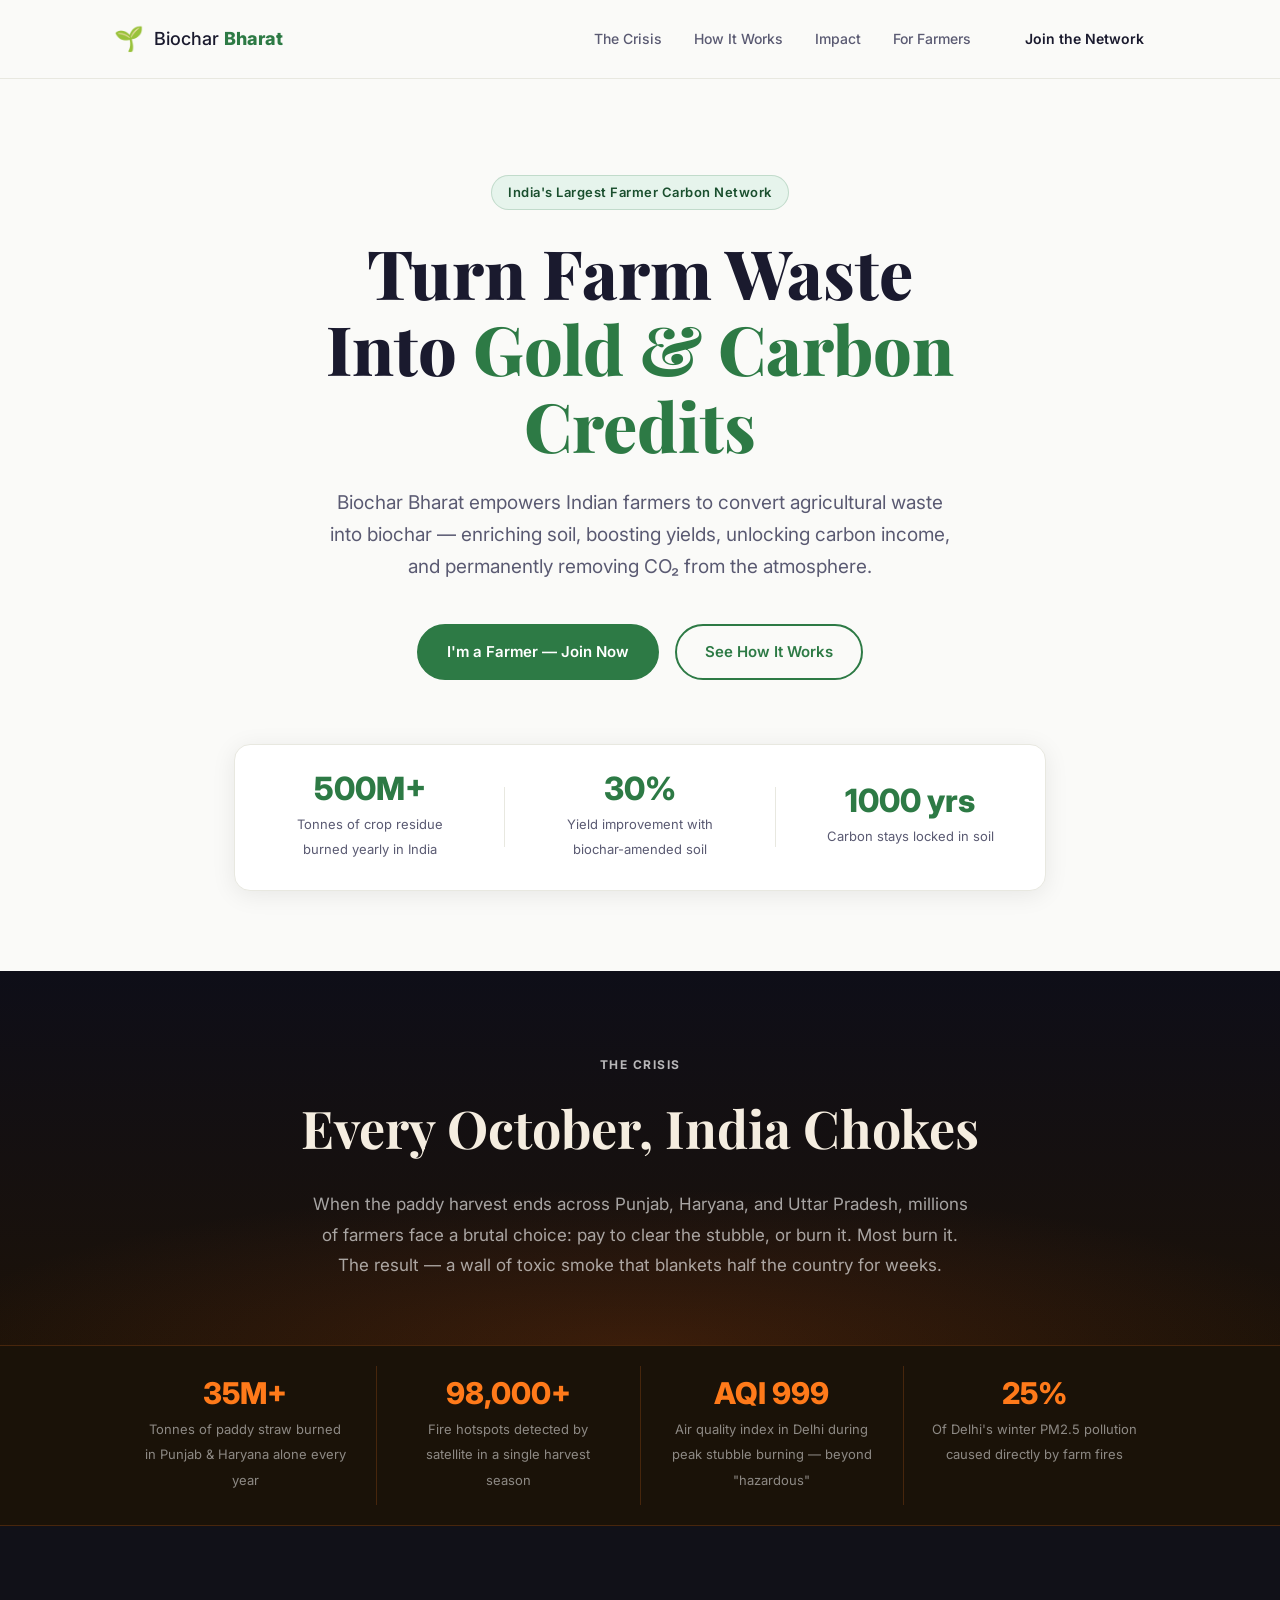
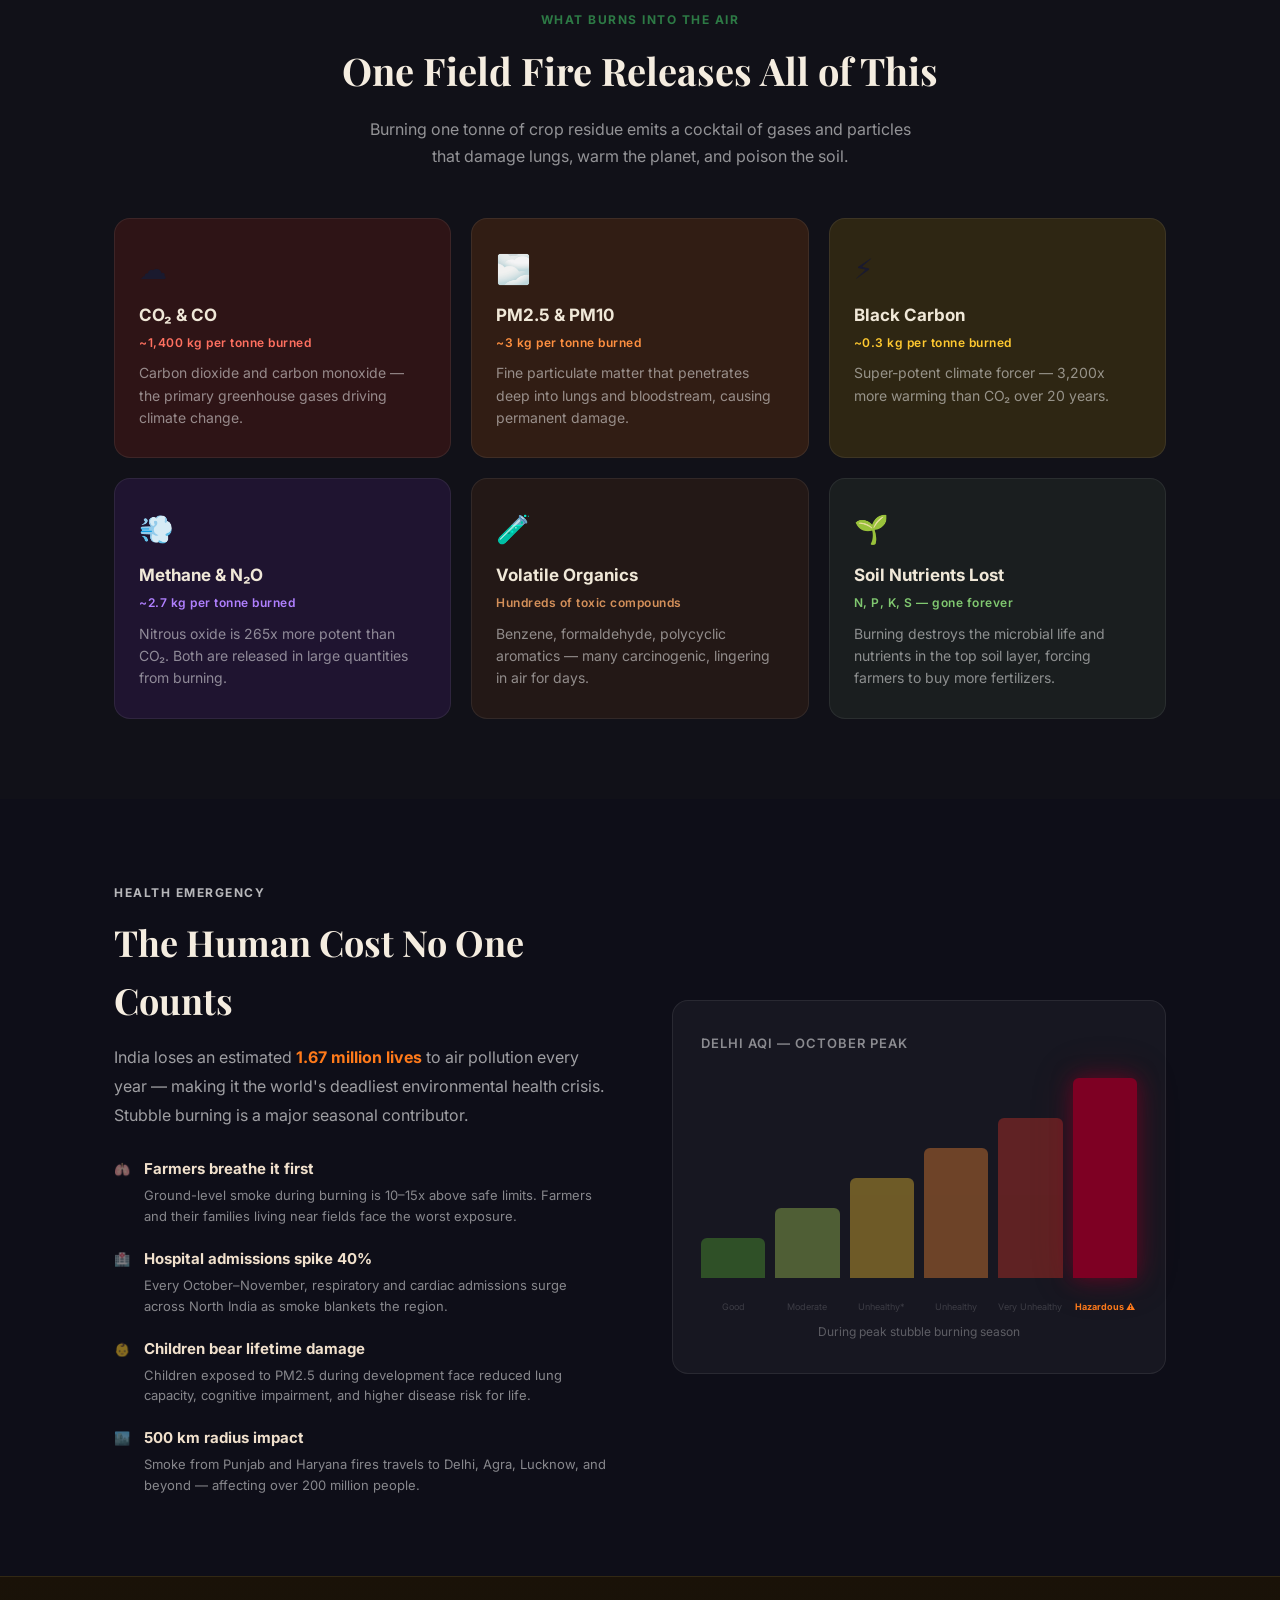
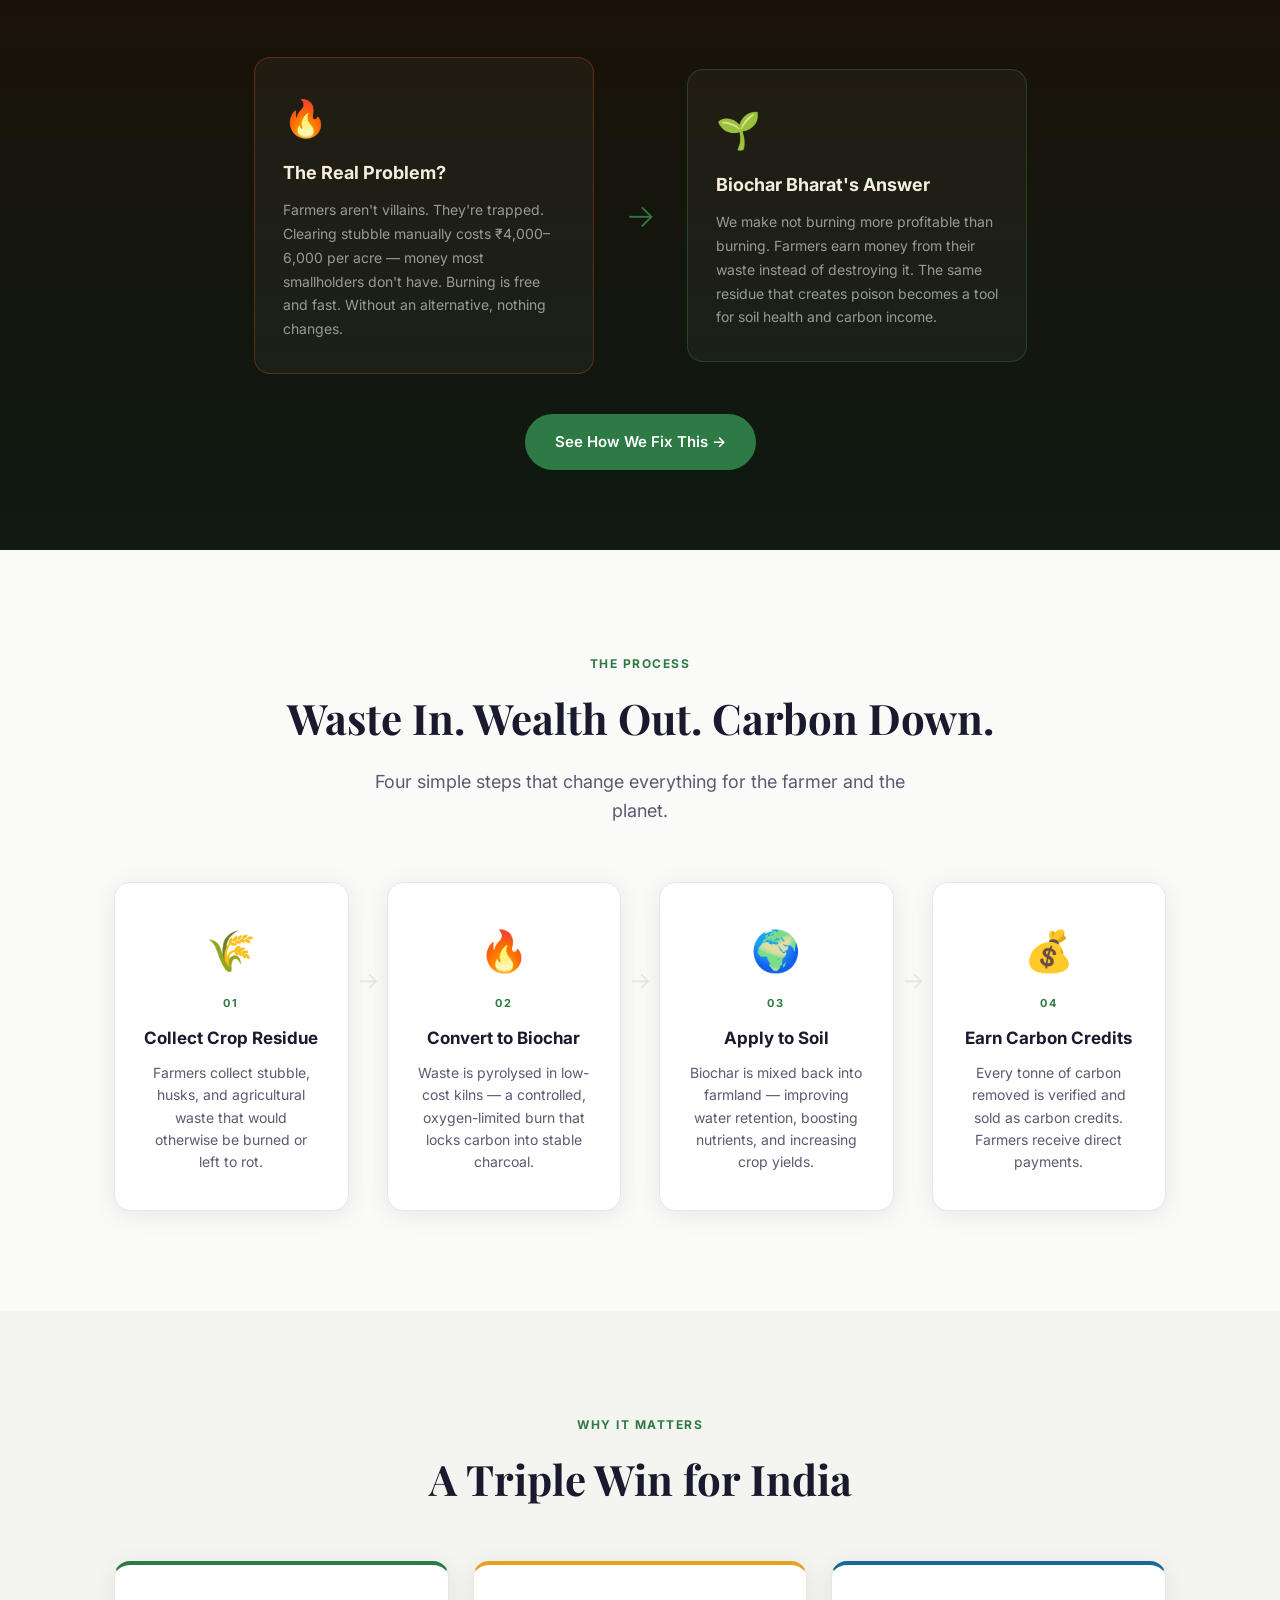
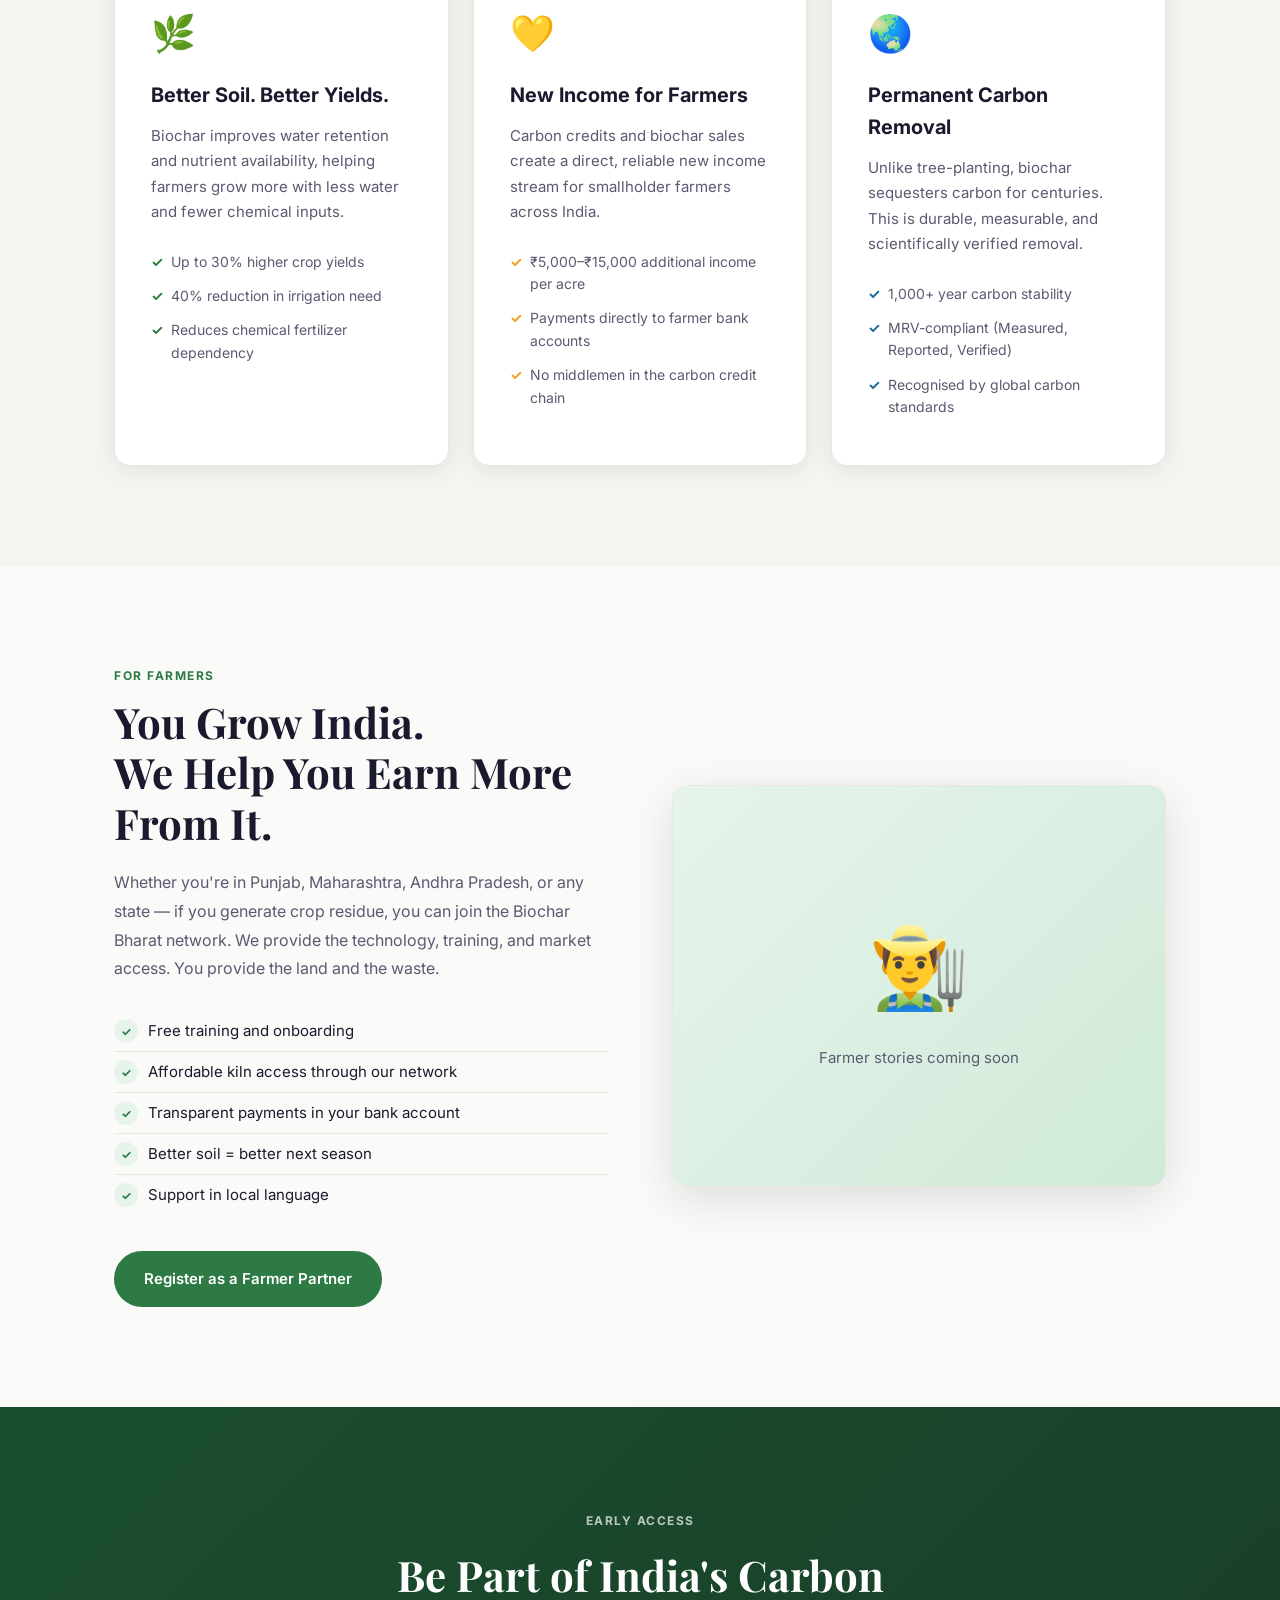
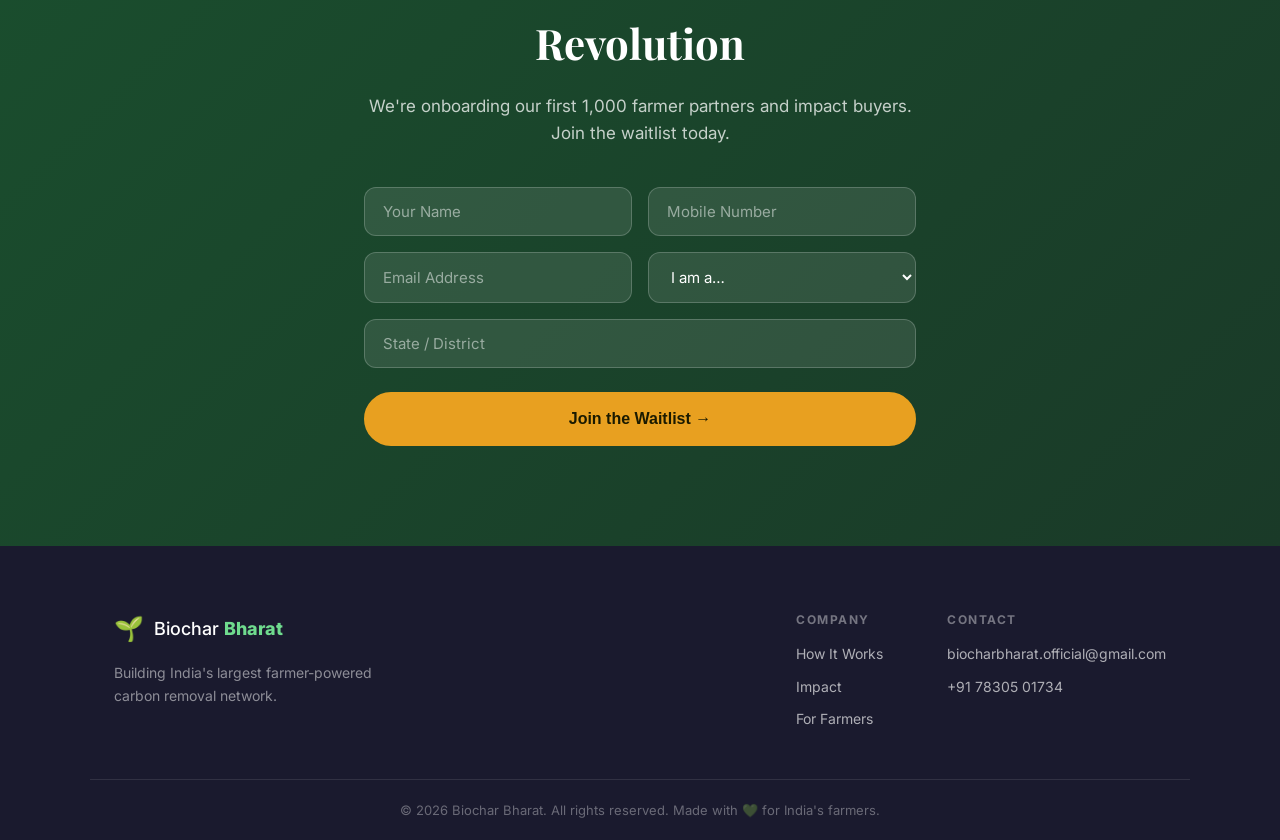
==== commit 3f67fc2a: "Update contact details with real email and phone" ====
--- a/index.html
+++ b/index.html
@@ -403,8 +403,8 @@
         </div>
         <div>
           <h4>Contact</h4>
-          <a href="mailto:hello@biocharbharat.in">hello@biocharbharat.in</a>
-          <a href="tel:+919999999999">+91 99999 99999</a>
+          <a href="mailto:biocharbharat.official@gmail.com">biocharbharat.official@gmail.com</a>
+          <a href="tel:+917830501734">+91 78305 01734</a>
         </div>
       </div>
     </div>
